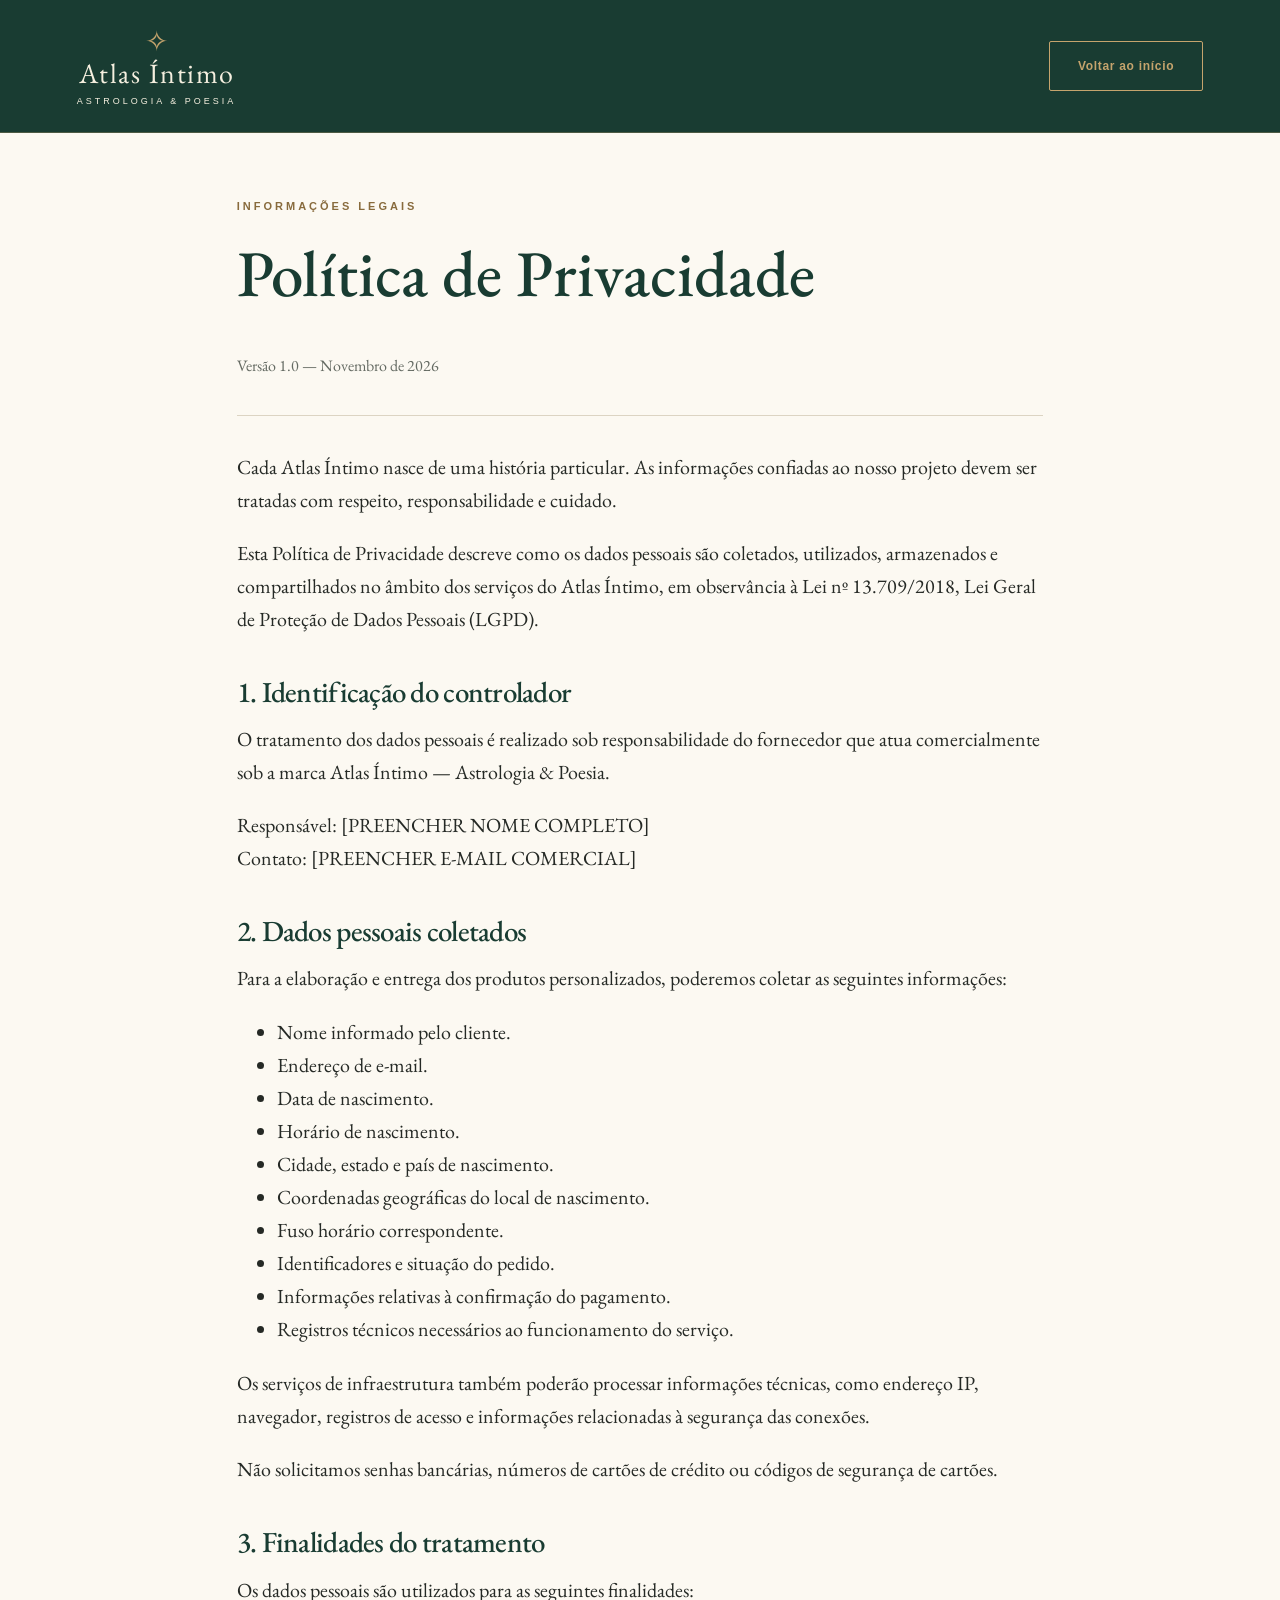
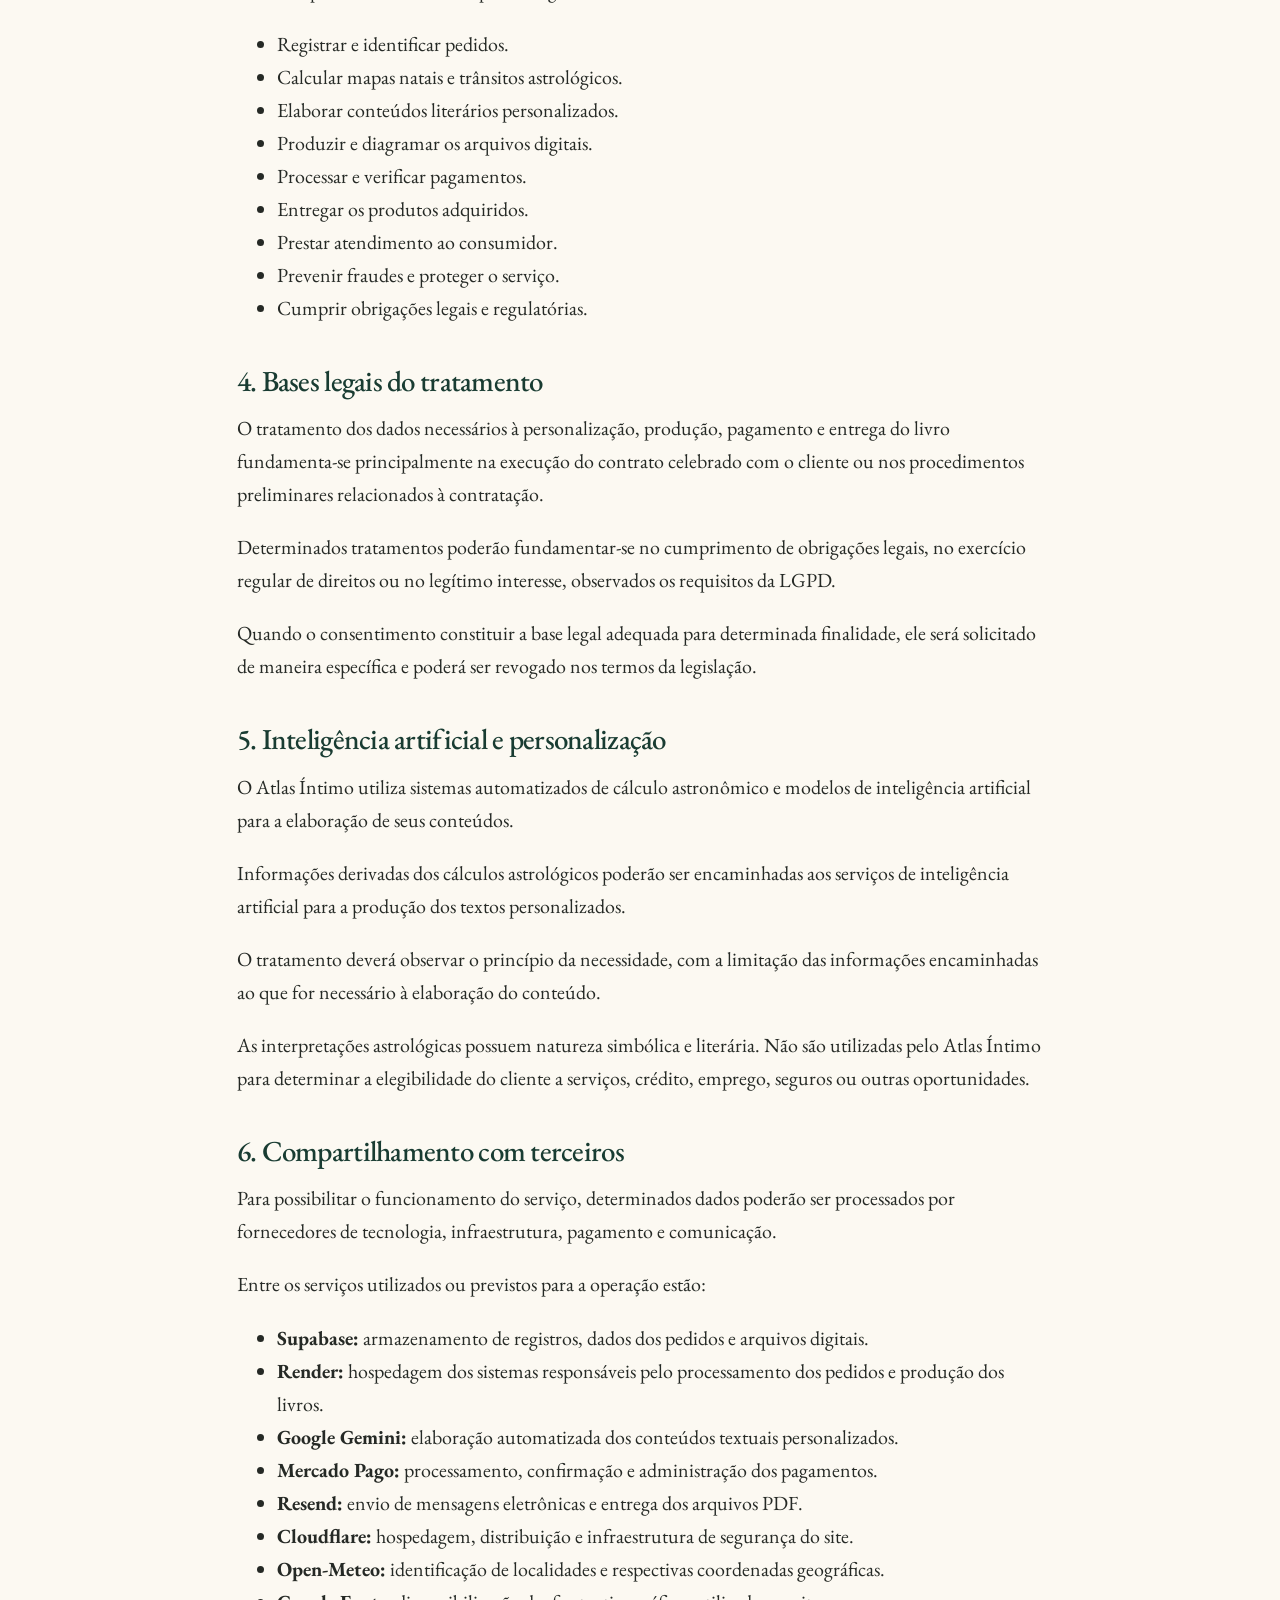
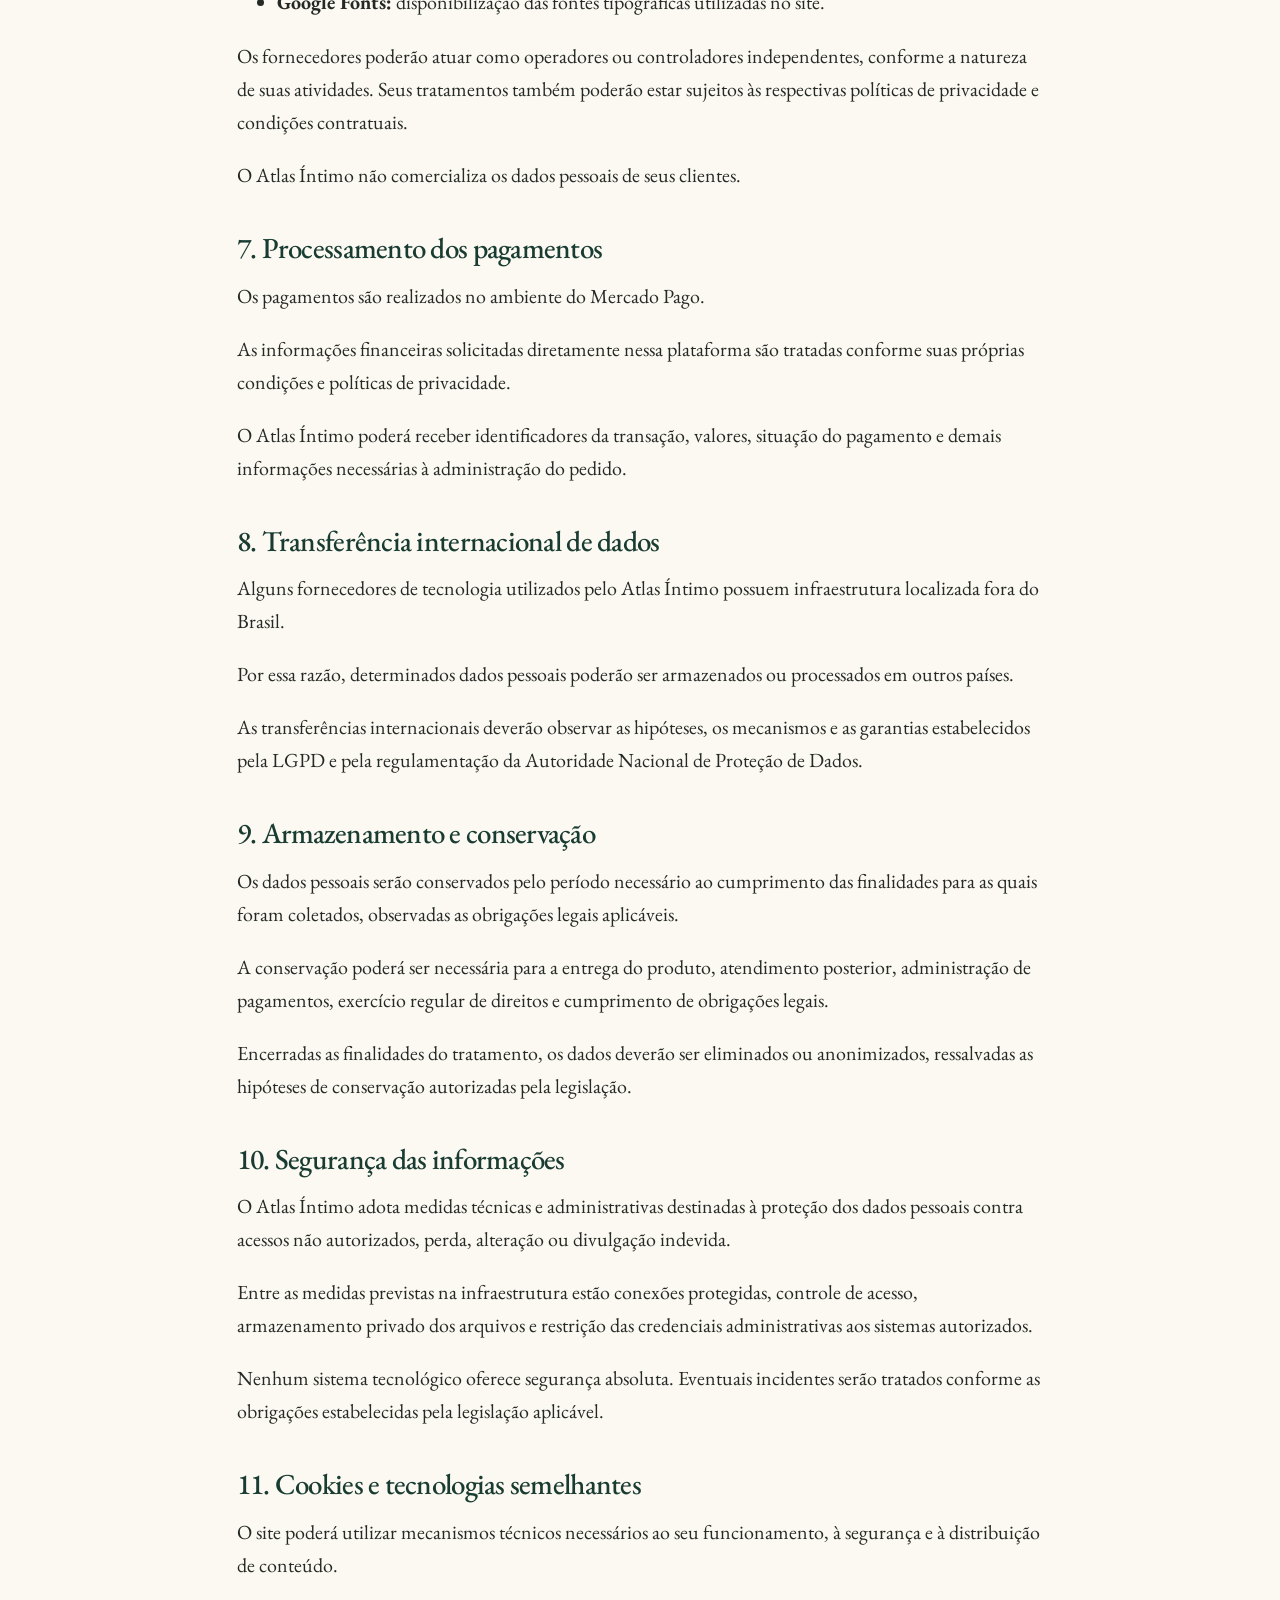
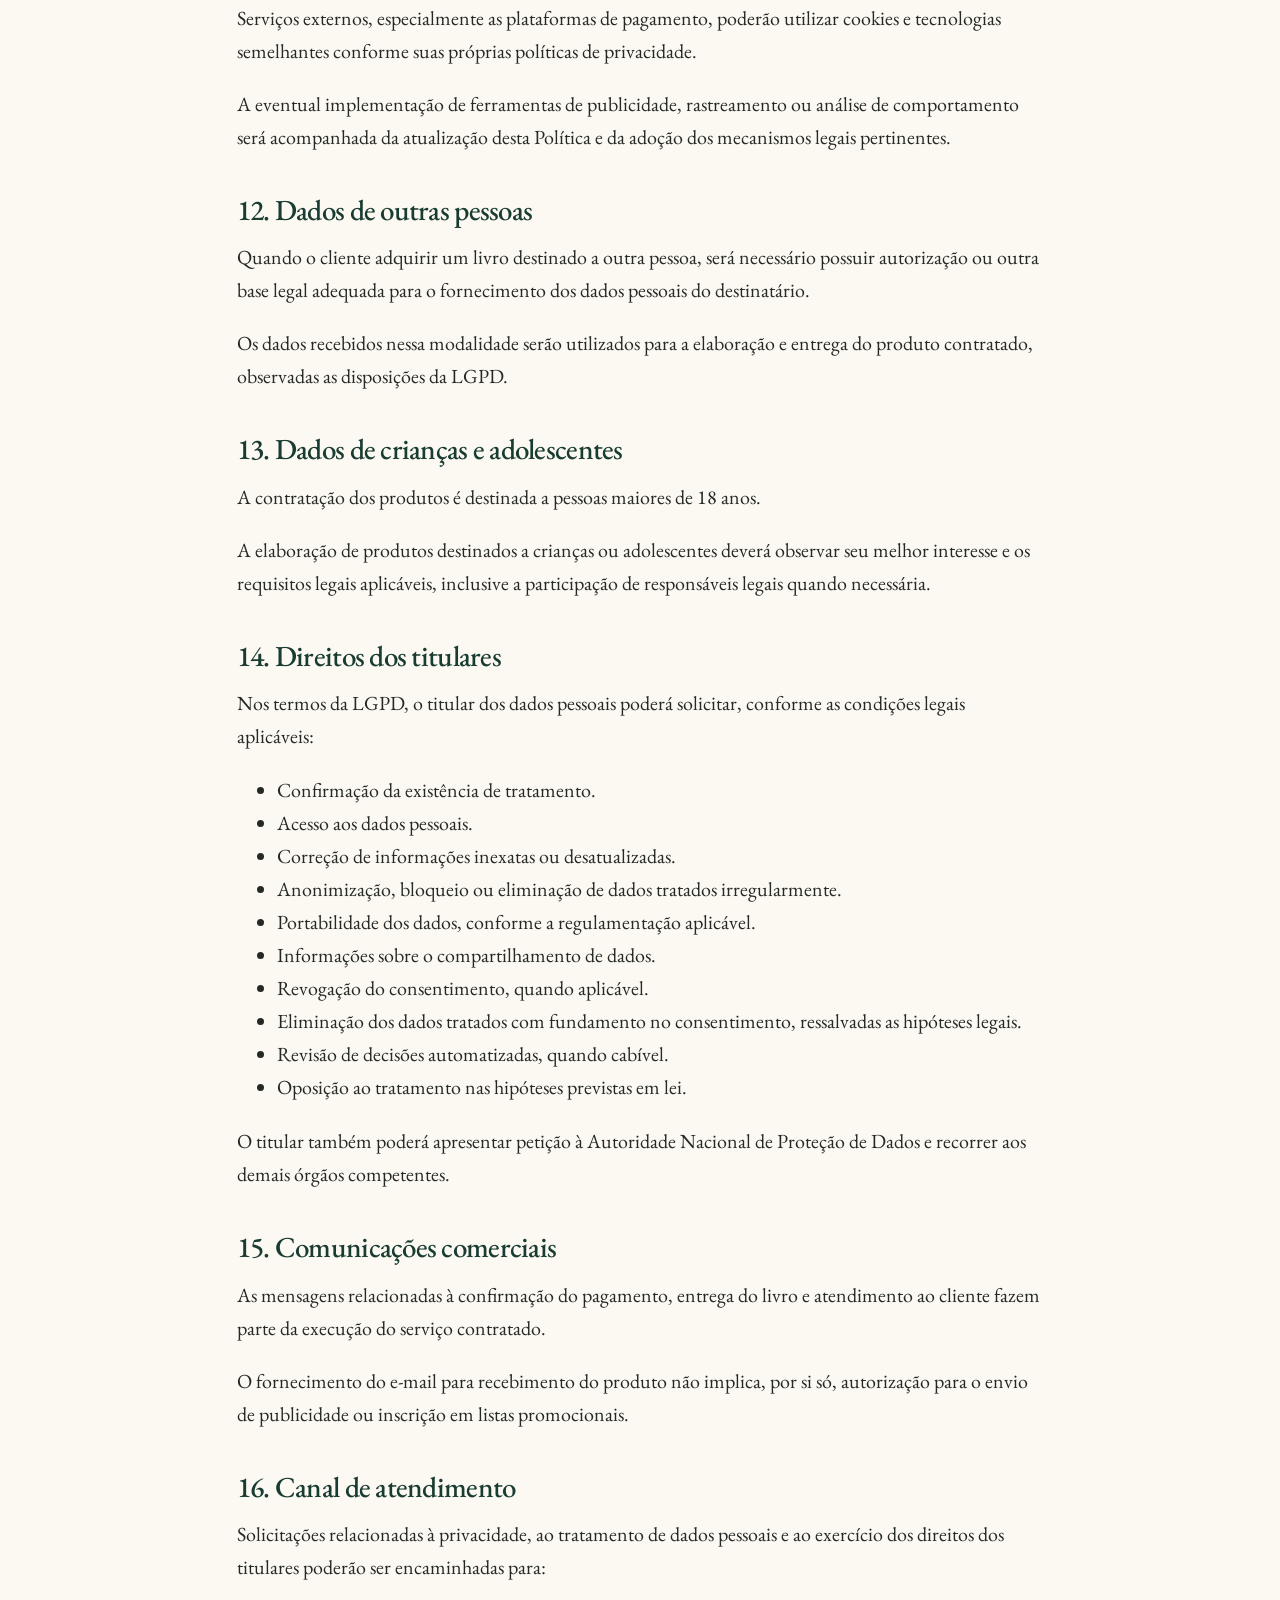
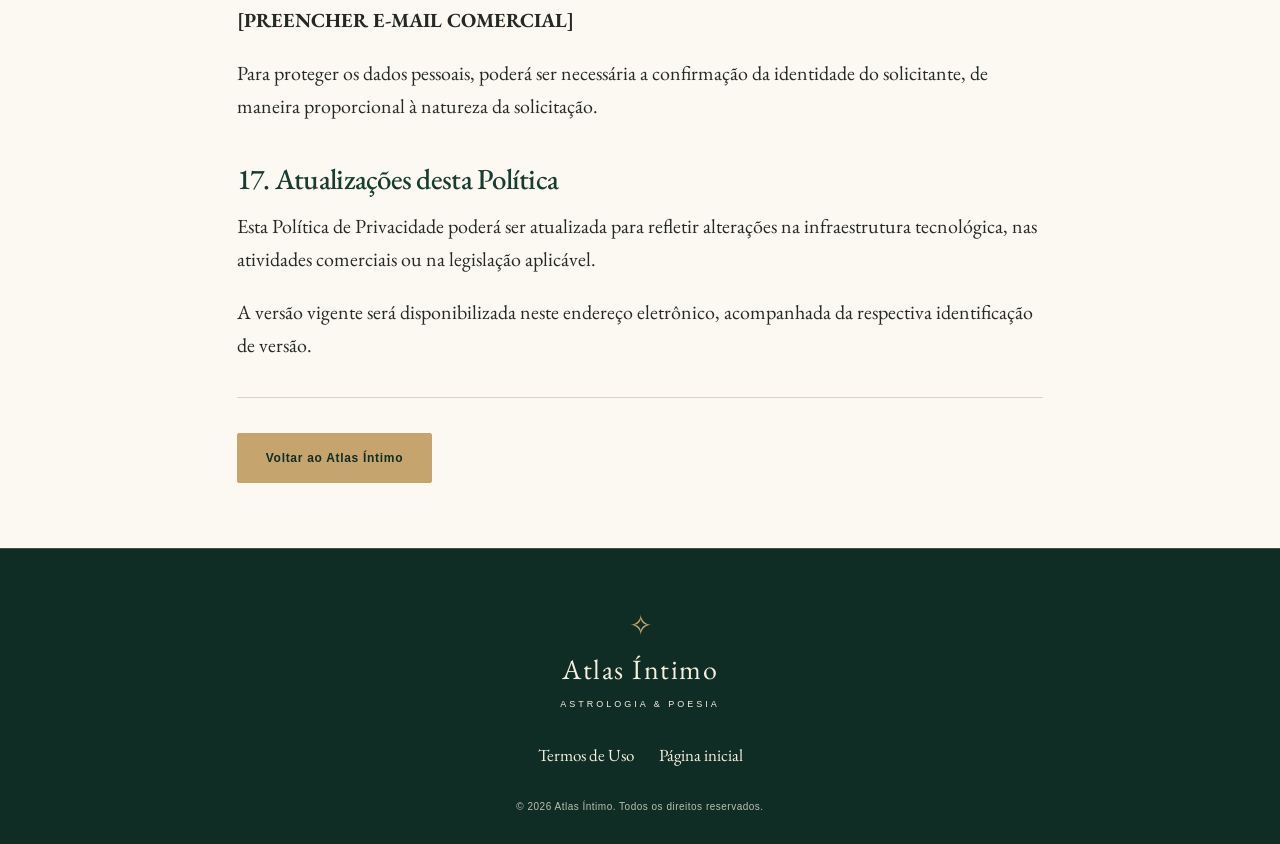
==== privacidade.html @ b67ff990 "Create privacidade.html" ====
<!DOCTYPE html>
<html lang="pt-BR">
<head>
    <meta charset="UTF-8">
    <meta name="viewport" content="width=device-width, initial-scale=1.0">
    <meta name="theme-color" content="#193C32">

    <title>Política de Privacidade | Atlas Íntimo</title>

    <link rel="stylesheet" href="style.css">

    <style>
        .legal-document {
            max-width: 960px;
            margin: auto;
            padding: 65px 6%;
        }

        .legal-document h1 {
            font-size: clamp(42px, 7vw, 65px);
            color: var(--green);
        }

        .legal-document h2 {
            font-size: 29px;
            margin-top: 40px;
            margin-bottom: 15px;
        }

        .legal-document p,
        .legal-document li {
            font-size: 20px;
            line-height: 1.65;
        }

        .legal-document a:not(.button) {
            text-decoration: underline;
        }

        .legal-date {
            color: var(--muted);
            font-size: 16px !important;
        }

        .legal-divider {
            border: 0;
            border-top: 1px solid var(--line);
            margin: 35px 0;
        }
    </style>
</head>

<body>

    <header class="header">

        <a class="brand" href="./">
            <span class="brand-symbol">✧</span>
            <span class="brand-name">Atlas Íntimo</span>
            <span class="brand-description">
                Astrologia &amp; Poesia
            </span>
        </a>

        <a class="button button-outline" href="./">
            Voltar ao início
        </a>

    </header>

    <main class="legal-document">

        <span class="eyebrow">
            Informações legais
        </span>

        <h1>Política de Privacidade</h1>

        <p class="legal-date">
            Versão 1.0 — Novembro de 2026
        </p>

        <hr class="legal-divider">

        <p>
            Cada Atlas Íntimo nasce de uma história
            particular. As informações confiadas
            ao nosso projeto devem ser tratadas
            com respeito, responsabilidade e cuidado.
        </p>

        <p>
            Esta Política de Privacidade descreve
            como os dados pessoais são coletados,
            utilizados, armazenados e compartilhados
            no âmbito dos serviços do Atlas Íntimo,
            em observância à Lei nº 13.709/2018,
            Lei Geral de Proteção de Dados Pessoais
            (LGPD).
        </p>

        <h2>1. Identificação do controlador</h2>

        <p>
            O tratamento dos dados pessoais é realizado
            sob responsabilidade do fornecedor que
            atua comercialmente sob a marca
            Atlas Íntimo — Astrologia &amp; Poesia.
        </p>

        <p>
            Responsável: [PREENCHER NOME COMPLETO]<br>
            Contato: [PREENCHER E-MAIL COMERCIAL]
        </p>

        <h2>2. Dados pessoais coletados</h2>

        <p>
            Para a elaboração e entrega dos produtos
            personalizados, poderemos coletar
            as seguintes informações:
        </p>

        <ul>
            <li>Nome informado pelo cliente.</li>
            <li>Endereço de e-mail.</li>
            <li>Data de nascimento.</li>
            <li>Horário de nascimento.</li>
            <li>Cidade, estado e país de nascimento.</li>
            <li>Coordenadas geográficas do local de nascimento.</li>
            <li>Fuso horário correspondente.</li>
            <li>Identificadores e situação do pedido.</li>
            <li>Informações relativas à confirmação do pagamento.</li>
            <li>Registros técnicos necessários ao funcionamento do serviço.</li>
        </ul>

        <p>
            Os serviços de infraestrutura também
            poderão processar informações técnicas,
            como endereço IP, navegador, registros
            de acesso e informações relacionadas
            à segurança das conexões.
        </p>

        <p>
            Não solicitamos senhas bancárias,
            números de cartões de crédito ou
            códigos de segurança de cartões.
        </p>

        <h2>3. Finalidades do tratamento</h2>

        <p>
            Os dados pessoais são utilizados
            para as seguintes finalidades:
        </p>

        <ul>
            <li>Registrar e identificar pedidos.</li>
            <li>Calcular mapas natais e trânsitos astrológicos.</li>
            <li>Elaborar conteúdos literários personalizados.</li>
            <li>Produzir e diagramar os arquivos digitais.</li>
            <li>Processar e verificar pagamentos.</li>
            <li>Entregar os produtos adquiridos.</li>
            <li>Prestar atendimento ao consumidor.</li>
            <li>Prevenir fraudes e proteger o serviço.</li>
            <li>Cumprir obrigações legais e regulatórias.</li>
        </ul>

        <h2>4. Bases legais do tratamento</h2>

        <p>
            O tratamento dos dados necessários
            à personalização, produção, pagamento
            e entrega do livro fundamenta-se
            principalmente na execução do contrato
            celebrado com o cliente ou nos procedimentos
            preliminares relacionados à contratação.
        </p>

        <p>
            Determinados tratamentos poderão
            fundamentar-se no cumprimento de
            obrigações legais, no exercício regular
            de direitos ou no legítimo interesse,
            observados os requisitos da LGPD.
        </p>

        <p>
            Quando o consentimento constituir
            a base legal adequada para determinada
            finalidade, ele será solicitado de
            maneira específica e poderá ser revogado
            nos termos da legislação.
        </p>

        <h2>5. Inteligência artificial e personalização</h2>

        <p>
            O Atlas Íntimo utiliza sistemas
            automatizados de cálculo astronômico
            e modelos de inteligência artificial
            para a elaboração de seus conteúdos.
        </p>

        <p>
            Informações derivadas dos cálculos
            astrológicos poderão ser encaminhadas
            aos serviços de inteligência artificial
            para a produção dos textos personalizados.
        </p>

        <p>
            O tratamento deverá observar o princípio
            da necessidade, com a limitação das
            informações encaminhadas ao que for
            necessário à elaboração do conteúdo.
        </p>

        <p>
            As interpretações astrológicas possuem
            natureza simbólica e literária.
            Não são utilizadas pelo Atlas Íntimo
            para determinar a elegibilidade do cliente
            a serviços, crédito, emprego, seguros
            ou outras oportunidades.
        </p>

        <h2>6. Compartilhamento com terceiros</h2>

        <p>
            Para possibilitar o funcionamento
            do serviço, determinados dados poderão
            ser processados por fornecedores
            de tecnologia, infraestrutura,
            pagamento e comunicação.
        </p>

        <p>
            Entre os serviços utilizados
            ou previstos para a operação estão:
        </p>

        <ul>
            <li>
                <strong>Supabase:</strong>
                armazenamento de registros,
                dados dos pedidos e arquivos digitais.
            </li>

            <li>
                <strong>Render:</strong>
                hospedagem dos sistemas responsáveis
                pelo processamento dos pedidos
                e produção dos livros.
            </li>

            <li>
                <strong>Google Gemini:</strong>
                elaboração automatizada dos
                conteúdos textuais personalizados.
            </li>

            <li>
                <strong>Mercado Pago:</strong>
                processamento, confirmação e
                administração dos pagamentos.
            </li>

            <li>
                <strong>Resend:</strong>
                envio de mensagens eletrônicas
                e entrega dos arquivos PDF.
            </li>

            <li>
                <strong>Cloudflare:</strong>
                hospedagem, distribuição e
                infraestrutura de segurança do site.
            </li>

            <li>
                <strong>Open-Meteo:</strong>
                identificação de localidades
                e respectivas coordenadas geográficas.
            </li>

            <li>
                <strong>Google Fonts:</strong>
                disponibilização das fontes
                tipográficas utilizadas no site.
            </li>
        </ul>

        <p>
            Os fornecedores poderão atuar como
            operadores ou controladores independentes,
            conforme a natureza de suas atividades.
            Seus tratamentos também poderão estar
            sujeitos às respectivas políticas de
            privacidade e condições contratuais.
        </p>

        <p>
            O Atlas Íntimo não comercializa
            os dados pessoais de seus clientes.
        </p>

        <h2>7. Processamento dos pagamentos</h2>

        <p>
            Os pagamentos são realizados
            no ambiente do Mercado Pago.
        </p>

        <p>
            As informações financeiras solicitadas
            diretamente nessa plataforma são
            tratadas conforme suas próprias
            condições e políticas de privacidade.
        </p>

        <p>
            O Atlas Íntimo poderá receber
            identificadores da transação,
            valores, situação do pagamento
            e demais informações necessárias
            à administração do pedido.
        </p>

        <h2>8. Transferência internacional de dados</h2>

        <p>
            Alguns fornecedores de tecnologia
            utilizados pelo Atlas Íntimo possuem
            infraestrutura localizada fora do Brasil.
        </p>

        <p>
            Por essa razão, determinados dados
            pessoais poderão ser armazenados
            ou processados em outros países.
        </p>

        <p>
            As transferências internacionais
            deverão observar as hipóteses,
            os mecanismos e as garantias
            estabelecidos pela LGPD e pela
            regulamentação da Autoridade Nacional
            de Proteção de Dados.
        </p>

        <h2>9. Armazenamento e conservação</h2>

        <p>
            Os dados pessoais serão conservados
            pelo período necessário ao cumprimento
            das finalidades para as quais foram
            coletados, observadas as obrigações
            legais aplicáveis.
        </p>

        <p>
            A conservação poderá ser necessária
            para a entrega do produto, atendimento
            posterior, administração de pagamentos,
            exercício regular de direitos e
            cumprimento de obrigações legais.
        </p>

        <p>
            Encerradas as finalidades do tratamento,
            os dados deverão ser eliminados ou
            anonimizados, ressalvadas as hipóteses
            de conservação autorizadas pela legislação.
        </p>

        <h2>10. Segurança das informações</h2>

        <p>
            O Atlas Íntimo adota medidas técnicas
            e administrativas destinadas à proteção
            dos dados pessoais contra acessos
            não autorizados, perda, alteração
            ou divulgação indevida.
        </p>

        <p>
            Entre as medidas previstas na
            infraestrutura estão conexões protegidas,
            controle de acesso, armazenamento privado
            dos arquivos e restrição das credenciais
            administrativas aos sistemas autorizados.
        </p>

        <p>
            Nenhum sistema tecnológico oferece
            segurança absoluta. Eventuais incidentes
            serão tratados conforme as obrigações
            estabelecidas pela legislação aplicável.
        </p>

        <h2>11. Cookies e tecnologias semelhantes</h2>

        <p>
            O site poderá utilizar mecanismos
            técnicos necessários ao seu funcionamento,
            à segurança e à distribuição de conteúdo.
        </p>

        <p>
            Serviços externos, especialmente
            as plataformas de pagamento,
            poderão utilizar cookies e tecnologias
            semelhantes conforme suas próprias
            políticas de privacidade.
        </p>

        <p>
            A eventual implementação de ferramentas
            de publicidade, rastreamento ou
            análise de comportamento será acompanhada
            da atualização desta Política e da adoção
            dos mecanismos legais pertinentes.
        </p>

        <h2>12. Dados de outras pessoas</h2>

        <p>
            Quando o cliente adquirir um livro
            destinado a outra pessoa, será necessário
            possuir autorização ou outra base legal
            adequada para o fornecimento dos dados
            pessoais do destinatário.
        </p>

        <p>
            Os dados recebidos nessa modalidade
            serão utilizados para a elaboração
            e entrega do produto contratado,
            observadas as disposições da LGPD.
        </p>

        <h2>13. Dados de crianças e adolescentes</h2>

        <p>
            A contratação dos produtos é destinada
            a pessoas maiores de 18 anos.
        </p>

        <p>
            A elaboração de produtos destinados
            a crianças ou adolescentes deverá
            observar seu melhor interesse e
            os requisitos legais aplicáveis,
            inclusive a participação de responsáveis
            legais quando necessária.
        </p>

        <h2>14. Direitos dos titulares</h2>

        <p>
            Nos termos da LGPD, o titular
            dos dados pessoais poderá solicitar,
            conforme as condições legais aplicáveis:
        </p>

        <ul>
            <li>Confirmação da existência de tratamento.</li>
            <li>Acesso aos dados pessoais.</li>
            <li>Correção de informações inexatas ou desatualizadas.</li>
            <li>Anonimização, bloqueio ou eliminação de dados tratados irregularmente.</li>
            <li>Portabilidade dos dados, conforme a regulamentação aplicável.</li>
            <li>Informações sobre o compartilhamento de dados.</li>
            <li>Revogação do consentimento, quando aplicável.</li>
            <li>Eliminação dos dados tratados com fundamento no consentimento, ressalvadas as hipóteses legais.</li>
            <li>Revisão de decisões automatizadas, quando cabível.</li>
            <li>Oposição ao tratamento nas hipóteses previstas em lei.</li>
        </ul>

        <p>
            O titular também poderá apresentar
            petição à Autoridade Nacional de
            Proteção de Dados e recorrer aos
            demais órgãos competentes.
        </p>

        <h2>15. Comunicações comerciais</h2>

        <p>
            As mensagens relacionadas à confirmação
            do pagamento, entrega do livro e
            atendimento ao cliente fazem parte
            da execução do serviço contratado.
        </p>

        <p>
            O fornecimento do e-mail para
            recebimento do produto não implica,
            por si só, autorização para o envio
            de publicidade ou inscrição em
            listas promocionais.
        </p>

        <h2>16. Canal de atendimento</h2>

        <p>
            Solicitações relacionadas à privacidade,
            ao tratamento de dados pessoais
            e ao exercício dos direitos dos titulares
            poderão ser encaminhadas para:
        </p>

        <p>
            <strong>[PREENCHER E-MAIL COMERCIAL]</strong>
        </p>

        <p>
            Para proteger os dados pessoais,
            poderá ser necessária a confirmação
            da identidade do solicitante, de maneira
            proporcional à natureza da solicitação.
        </p>

        <h2>17. Atualizações desta Política</h2>

        <p>
            Esta Política de Privacidade poderá
            ser atualizada para refletir alterações
            na infraestrutura tecnológica,
            nas atividades comerciais ou na
            legislação aplicável.
        </p>

        <p>
            A versão vigente será disponibilizada
            neste endereço eletrônico, acompanhada
            da respectiva identificação de versão.
        </p>

        <hr class="legal-divider">

        <a class="button button-primary" href="./">
            Voltar ao Atlas Íntimo
        </a>

    </main>

    <footer class="footer">

        <div class="footer-brand">
            <span class="brand-symbol">✧</span>
            <span class="brand-name">Atlas Íntimo</span>
            <span class="brand-description">
                Astrologia &amp; Poesia
            </span>
        </div>

        <nav class="footer-links">
            <a href="termos.html">
                Termos de Uso
            </a>
            <a href="./">
                Página inicial
            </a>
        </nav>

        <p class="copyright">
            © 2026 Atlas Íntimo.
            Todos os direitos reservados.
        </p>

    </footer>

</body>
</html>
---- style.css ----
/* ==================================================
   ATLAS ÍNTIMO
   Identidade visual — O ano que te espera 2027
   ================================================== */

@import url('https://fonts.googleapis.com/css2?family=EB+Garamond:ital,wght@0,400;0,500;0,600;0,700;1,400;1,500&display=swap');

:root {
    --green: #193C32;
    --green-dark: #102D25;
    --green-light: #295347;
    --gold: #C5A46D;
    --gold-dark: #886B3D;
    --ivory: #F5EFDF;
    --paper: #FCF9F2;
    --ink: #252925;
    --muted: #656B63;
    --line: #DCD4C3;
    --white: #FFFFFF;
    --serif: 'EB Garamond', Georgia, serif;
    --sans: Arial, Helvetica, sans-serif;
}

* {
    box-sizing: border-box;
}

html {
    scroll-behavior: smooth;
    scroll-padding-top: 30px;
}

body {
    margin: 0;
    background: var(--paper);
    color: var(--ink);
    font-family: var(--serif);
    font-size: 21px;
    line-height: 1.55;
    -webkit-font-smoothing: antialiased;
}

h1, h2, h3, p {
    margin-top: 0;
}

h1, h2, h3 {
    font-weight: 500;
    line-height: 1.12;
}

h2 {
    font-size: clamp(36px, 5vw, 57px);
    color: var(--green);
    letter-spacing: -0.025em;
    margin-bottom: 25px;
}

h3 {
    font-size: 28px;
    color: var(--green);
}

a {
    color: inherit;
    text-decoration: none;
}

button, input {
    font: inherit;
}

button, a, input, summary {
    -webkit-tap-highlight-color: transparent;
}

:focus-visible {
    outline: 3px solid var(--gold);
    outline-offset: 4px;
}

[hidden] {
    display: none !important;
}

/* FAIXA PROMOCIONAL */

.announcement {
    padding: 11px 20px;
    background: var(--gold);
    color: var(--green-dark);
    text-align: center;
    font-family: var(--sans);
    font-size: 11px;
    font-weight: 600;
    letter-spacing: 1.6px;
    text-transform: uppercase;
}

/* CABEÇALHO */

.header {
    background: var(--green);
    color: var(--ivory);
    display: flex;
    justify-content: space-between;
    align-items: center;
    gap: 30px;
    padding: 25px 6%;
    border-bottom: 1px solid rgba(197,164,109,0.3);
}

.brand {
    display: flex;
    flex-direction: column;
    align-items: center;
    line-height: 1.15;
}

.brand-symbol {
    color: var(--gold);
    font-size: 28px;
}

.brand-name {
    font-size: 28px;
    letter-spacing: 1.5px;
}

.brand-description {
    font-family: var(--sans);
    font-size: 9px;
    text-transform: uppercase;
    letter-spacing: 3px;
    margin-top: 7px;
}

.header nav {
    display: flex;
    gap: 30px;
    font-size: 18px;
}

.header nav a {
    transition: color 0.2s;
}

.header nav a:hover {
    color: var(--gold);
}

/* BOTÕES */

.button {
    display: inline-flex;
    justify-content: center;
    align-items: center;
    text-align: center;
    padding: 15px 28px;
    font-family: var(--sans);
    font-size: 12px;
    font-weight: 600;
    letter-spacing: 0.7px;
    line-height: 1.5;
    border: 1px solid transparent;
    border-radius: 2px;
    cursor: pointer;
    transition: background 0.2s, color 0.2s;
}

.button-primary {
    background: var(--gold);
    color: var(--green-dark);
    border-color: var(--gold);
}

.button-primary:hover {
    background: #D9BD8D;
    border-color: #D9BD8D;
}

.button-outline {
    color: var(--gold);
    border-color: var(--gold);
    background: transparent;
}

.button-outline:hover {
    color: var(--green);
    background: var(--gold);
}

.button-full {
    width: 100%;
}

.button:disabled {
    opacity: 0.55;
    cursor: not-allowed;
}

/* PÁGINA DE ABERTURA */

.hero {
    min-height: 720px;
    background: var(--green);
    color: var(--ivory);
    display: grid;
    grid-template-columns: 1fr 1fr;
    align-items: center;
    gap: 60px;
    padding: 80px 8% 90px;
    overflow: hidden;
    position: relative;
}

.hero-content {
    max-width: 560px;
    position: relative;
    z-index: 1;
}

.eyebrow {
    display: block;
    color: var(--gold-dark);
    text-transform: uppercase;
    font-family: var(--sans);
    font-size: 11px;
    font-weight: 600;
    letter-spacing: 3px;
    margin-bottom: 22px;
}

.hero .eyebrow {
    color: var(--gold);
}

.hero h1 {
    color: var(--ivory);
    font-size: clamp(65px, 8.5vw, 116px);
    letter-spacing: -0.045em;
    line-height: 0.85;
    margin-bottom: 20px;
}

.hero-year {
    display: block;
    color: var(--gold);
    font-size: 43px;
    letter-spacing: 12px;
    line-height: 1.2;
    margin-bottom: 15px;
}

.ornament {
    color: var(--gold);
    letter-spacing: 5px;
    font-size: 19px;
    margin: 20px 0;
}

.hero-description {
    font-size: 27px;
    line-height: 1.3;
    font-style: italic;
    max-width: 480px;
}

.hero p {
    max-width: 480px;
}

.microcopy {
    font-family: var(--sans);
    font-size: 11px;
    line-height: 1.7;
    opacity: 0.85;
    margin: 15px 0 0;
}

/* OFERTA COMERCIAL */

.offer {
    border-top: 1px solid rgba(197,164,109,0.4);
    padding: 24px 0;
    margin-top: 25px;
}

.offer-label {
    display: block;
    font-family: var(--sans);
    font-size: 11px;
    text-transform: uppercase;
    letter-spacing: 1.5px;
    color: var(--gold);
    margin-bottom: 10px;
}

.price-original {
    display: block;
    font-family: var(--sans);
    font-size: 13px;
    line-height: 1.6;
}

.price {
    font-size: 58px;
    line-height: 1.15;
    letter-spacing: -2px;
    font-weight: 600;
    margin: 3px 0;
}

.discount {
    display: block;
    font-family: var(--sans);
    font-size: 12px;
    color: var(--gold);
    margin-top: 5px;
}

/* MAPA CELESTE DECORATIVO */

.hero-art {
    width: 100%;
    display: flex;
    align-items: center;
    justify-content: center;
    flex-direction: column;
    position: relative;
}

.celestial-map {
    width: min(100%, 540px);
    aspect-ratio: 1;
    position: relative;
    border: 1px solid var(--gold);
    border-radius: 50%;
    color: var(--gold);
    background:
        repeating-conic-gradient(
            from -15deg,
            rgba(197,164,109,0.22) 0deg 0.3deg,
            transparent 0.3deg 30deg
        );
    box-shadow:
        0 0 0 8px var(--green),
        0 0 0 9px rgba(197,164,109,0.4),
        0 0 70px rgba(197,164,109,0.07);
}

.orbit {
    position: absolute;
    border-radius: 50%;
    border: 1px solid rgba(197,164,109,0.5);
}

.orbit-one {
    inset: 7%;
}

.orbit-two {
    inset: 19%;
}

.orbit-three {
    inset: 30%;
}

.orbit-four {
    inset: 40%;
}

.map-center {
    position: absolute;
    left: 50%;
    top: 50%;
    transform: translate(-50%, -50%);
    font-size: clamp(38px, 7vw, 85px);
    line-height: 1;
    background: var(--green);
    padding: 5px;
}

.zodiac {
    position: absolute;
    transform: translate(-50%, -50%);
    font-family: Georgia, serif;
    font-size: clamp(20px, 3.5vw, 38px);
    line-height: 1;
    color: var(--gold);
}

.z1  { left: 50%;   top: 8%; }
.z2  { left: 71%;   top: 13.6%; }
.z3  { left: 86.4%; top: 29%; }
.z4  { left: 92%;   top: 50%; }
.z5  { left: 86.4%; top: 71%; }
.z6  { left: 71%;   top: 86.4%; }
.z7  { left: 50%;   top: 92%; }
.z8  { left: 29%;   top: 86.4%; }
.z9  { left: 13.6%; top: 71%; }
.z10 { left: 8%;    top: 50%; }
.z11 { left: 13.6%; top: 29%; }
.z12 { left: 29%;   top: 13.6%; }

.map-caption {
    margin-top: 35px;
    color: var(--gold);
    font-size: 15px;
    font-style: italic;
    letter-spacing: 1px;
}

/* SEÇÕES EDITORIAIS */

.section {
    padding: 100px 8%;
}

.manifesto {
    background: var(--ivory);
    text-align: center;
}

.manifesto h2 {
    max-width: 800px;
    margin-left: auto;
    margin-right: auto;
    font-style: italic;
}

.manifesto p {
    max-width: 680px;
    margin: 0 auto 18px;
    font-size: 24px;
}

.book-section {
    text-align: center;
}

.section-intro {
    max-width: 700px;
    margin: 0 auto 40px;
    color: var(--muted);
    font-size: 23px;
}

.feature-grid {
    max-width: 1200px;
    margin: 45px auto;
    display: grid;
    grid-template-columns: repeat(3, 1fr);
    border-top: 1px solid var(--line);
    border-left: 1px solid var(--line);
}

.feature {
    padding: 40px 30px;
    border-right: 1px solid var(--line);
    border-bottom: 1px solid var(--line);
}

.feature-symbol {
    display: block;
    color: var(--gold-dark);
    font-family: Georgia, serif;
    font-size: 44px;
    margin-bottom: 15px;
}

.feature h3 {
    margin-bottom: 15px;
}

.feature p {
    font-size: 20px;
    color: var(--muted);
    margin-bottom: 0;
}

/* COMO FUNCIONA */

.how-section {
    background: var(--green);
    color: var(--ivory);
    text-align: center;
}

.how-section h2,
.how-section h3 {
    color: var(--ivory);
}

.how-section .eyebrow {
    color: var(--gold);
}

.steps {
    display: grid;
    grid-template-columns: repeat(3, 1fr);
    max-width: 1150px;
    gap: 45px;
    margin: 50px auto 0;
}

.step {
    padding: 15px 10px;
}

.step-number {
    display: block;
    color: var(--gold);
    font-size: 66px;
    line-height: 1;
    margin-bottom: 23px;
    font-style: italic;
}

.step p {
    font-size: 21px;
    margin-bottom: 0;
}

/* ÁREA DE PERSONALIZAÇÃO */

.order-section {
    background: var(--ivory);
    display: grid;
    grid-template-columns: 1fr 1fr;
    gap: 70px;
    align-items: start;
}

.order-intro {
    max-width: 550px;
}

.order-summary {
    padding: 30px;
    border: 1px solid var(--gold);
    margin-top: 35px;
}

.order-summary h3 {
    font-size: 26px;
    margin-bottom: 25px;
}

.order-summary .price {
    color: var(--green);
}

.order-summary .discount {
    color: var(--gold-dark);
}

.order-summary ul {
    padding: 22px 0 0;
    margin: 20px 0 0;
    list-style: none;
    border-top: 1px solid var(--line);
}

.order-summary li {
    position: relative;
    padding: 5px 0 5px 24px;
    font-size: 19px;
}

.order-summary li::before {
    content: '✧';
    color: var(--gold-dark);
    position: absolute;
    left: 0;
}

/* FORMULÁRIO */

.order-form {
    background: var(--paper);
    padding: 40px;
    border: 1px solid var(--line);
    box-shadow: 0 12px 40px rgba(25,60,50,0.05);
    min-width: 0;
}

.order-form h3 {
    font-size: 33px;
    margin-bottom: 30px;
}

.form-group {
    margin-bottom: 22px;
    min-width: 0;
}

.form-group > label {
    display: block;
    font-family: var(--sans);
    font-size: 12px;
    font-weight: 600;
    letter-spacing: 0.3px;
    margin-bottom: 9px;
    color: var(--green);
}

.form-group input:not([type="checkbox"]) {
    width: 100%;
    min-width: 0;
    min-height: 49px;
    padding: 12px 14px;
    border: 1px solid #CFC8B8;
    border-radius: 2px;
    background: var(--white);
    color: var(--ink);
    font-family: var(--sans);
    font-size: 14px;
    outline: none;
    transition: border-color 0.2s;
}

.form-group input:focus {
    border-color: var(--green);
    box-shadow: 0 0 0 2px rgba(25,60,50,0.1);
}

.form-group input::placeholder {
    color: #85857D;
}

.form-group small,
.form-note {
    display: block;
    font-family: var(--sans);
    font-size: 11px;
    line-height: 1.6;
    color: var(--muted);
    margin-top: 8px;
}

.form-row {
    display: grid;
    grid-template-columns: 1fr 1fr;
    gap: 16px;
}

.form-row .form-group {
    margin-bottom: 0;
}

.form-note {
    margin-bottom: 24px;
}

/* BUSCA DE CIDADES */

.city-group {
    position: relative;
}

.city-suggestions {
    position: absolute;
    z-index: 5;
    width: 100%;
    top: 75px;
    background: var(--white);
    border: 1px solid var(--line);
    box-shadow: 0 10px 25px rgba(0,0,0,0.08);
    max-height: 240px;
    overflow-y: auto;
}

.city-suggestions button {
    display: block;
    width: 100%;
    border: 0;
    border-bottom: 1px solid var(--line);
    background: var(--white);
    text-align: left;
    padding: 14px;
    cursor: pointer;
    font-family: var(--sans);
    font-size: 13px;
    color: var(--green);
}

.city-suggestions button:hover,
.city-suggestions button:focus-visible {
    background: var(--ivory);
}

/* CONSENTIMENTO E PAGAMENTO */

.checkbox-label {
    display: flex !important;
    align-items: flex-start;
    gap: 12px;
    line-height: 1.7;
    font-weight: 400 !important;
}

.checkbox-label input {
    width: 17px;
    height: 17px;
    flex-shrink: 0;
    margin: 2px 0 0;
    accent-color: var(--green);
}

.checkbox-label a {
    text-decoration: underline;
    text-underline-offset: 3px;
}

.checkout-total {
    display: flex;
    justify-content: space-between;
    align-items: center;
    border-top: 1px solid var(--line);
    padding: 20px 0;
}

.checkout-total span {
    font-family: var(--sans);
    font-size: 14px;
}

.checkout-total strong {
    font-size: 34px;
    color: var(--green);
}

#form-mensagem {
    margin-top: 15px;
    font-family: var(--sans);
    font-size: 12px;
    line-height: 1.6;
    color: var(--muted);
}

#form-mensagem.erro {
    color: #A33C35;
}

#form-mensagem.sucesso {
    color: var(--green);
}

.secure-payment {
    margin: 15px 0 0;
    font-family: var(--sans);
    font-size: 10px;
    line-height: 1.5;
    text-align: center;
    color: var(--muted);
}

/* PERGUNTAS FREQUENTES */

.faq-section {
    max-width: 1100px;
    margin: auto;
}

.faq-section > h2,
.faq-section > .eyebrow {
    text-align: center;
}

.faq-list {
    margin-top: 45px;
}

.faq-list details {
    border-bottom: 1px solid var(--line);
    padding: 22px 0;
}

.faq-list summary {
    cursor: pointer;
    font-size: 25px;
    color: var(--green);
    list-style: none;
    position: relative;
    padding-right: 35px;
}

.faq-list summary::-webkit-details-marker {
    display: none;
}

.faq-list summary::after {
    content: '+';
    position: absolute;
    right: 5px;
    color: var(--gold-dark);
    font-size: 28px;
}

.faq-list details[open] summary::after {
    content: '−';
}

.faq-list details p {
    color: var(--muted);
    margin: 15px 35px 0 0;
    font-size: 21px;
}

/* ENCERRAMENTO */

.closing-section {
    text-align: center;
    background: var(--green);
    color: var(--ivory);
}

.closing-section h2 {
    color: var(--ivory);
    font-style: italic;
    margin-bottom: 15px;
}

.closing-section p {
    font-size: 26px;
    margin-bottom: 30px;
}

/* RODAPÉ */

.footer {
    background: var(--green-dark);
    color: var(--ivory);
    text-align: center;
    padding: 55px 8% 30px;
    border-top: 1px solid rgba(197,164,109,0.3);
}

.footer-brand {
    display: flex;
    flex-direction: column;
    align-items: center;
    margin-bottom: 30px;
}

.footer-links {
    display: flex;
    justify-content: center;
    flex-wrap: wrap;
    gap: 25px;
    font-size: 17px;
    margin-bottom: 30px;
}

.footer-links a:hover {
    color: var(--gold);
}

.editorial-notice {
    max-width: 700px;
    margin: 0 auto 25px;
    font-family: var(--sans);
    font-size: 11px;
    line-height: 1.8;
    opacity: 0.8;
}

.copyright {
    font-family: var(--sans);
    font-size: 10px;
    opacity: 0.75;
    letter-spacing: 0.5px;
    margin-bottom: 0;
}

/* TABLETS */

@media (max-width: 1000px) {

    .header {
        padding: 22px 5%;
        gap: 15px;
    }

    .header nav {
        gap: 15px;
    }

    .hero {
        padding: 65px 6%;
        gap: 35px;
        min-height: auto;
    }

    .hero h1 {
        font-size: clamp(58px, 8vw, 85px);
    }

    .section {
        padding: 75px 6%;
    }

    .feature {
        padding: 30px 20px;
    }

    .order-section {
        gap: 35px;
    }

    .order-form {
        padding: 27px;
    }
}

/* CELULARES */

@media (max-width: 700px) {

    body {
        font-size: 19px;
    }

    .announcement {
        font-size: 9px;
        letter-spacing: 1px;
        padding: 10px 12px;
    }

    .header {
        padding: 18px 5%;
    }

    .header nav {
        display: none;
    }

    .header .button {
        padding: 10px 16px;
        font-size: 11px;
    }

    .brand-name {
        font-size: 25px;
    }

    .brand-description {
        font-size: 8px;
        letter-spacing: 2px;
    }

    .hero {
        grid-template-columns: 1fr;
        text-align: center;
        padding: 55px 6% 65px;
        gap: 55px;
    }

    .hero-content {
        margin: auto;
    }

    .hero h1 {
        font-size: clamp(65px, 15vw, 92px);
    }

    .hero-year {
        font-size: 35px;
    }

    .hero-description {
        font-size: 25px;
    }

    .hero p {
        margin-left: auto;
        margin-right: auto;
    }

    .hero-art {
        max-width: 350px;
        margin: auto;
    }

    .celestial-map {
        width: 90%;
    }

    .zodiac {
        font-size: 26px;
    }

    .map-center {
        font-size: 50px;
    }

    .map-caption {
        margin-top: 25px;
        font-size: 13px;
    }

    .section {
        padding: 60px 6%;
    }

    h2 {
        font-size: 38px;
    }

    .manifesto p {
        font-size: 21px;
    }

    .section-intro {
        font-size: 21px;
    }

    .feature-grid {
        grid-template-columns: 1fr 1fr;
    }

    .feature {
        padding: 26px 15px;
    }

    .feature h3 {
        font-size: 23px;
    }

    .feature p {
        font-size: 18px;
        line-height: 1.4;
    }

    .feature-symbol {
        font-size: 35px;
    }

    .steps {
        grid-template-columns: 1fr;
        gap: 20px;
        margin-top: 25px;
    }

    .step {
        max-width: 400px;
        margin: auto;
    }

    .step-number {
        font-size: 55px;
        margin-bottom: 15px;
    }

    .order-section {
        grid-template-columns: 1fr;
        gap: 35px;
    }

    .order-summary {
        padding: 25px;
    }

    .order-form {
        padding: 25px 20px;
    }

    .order-form h3 {
        font-size: 30px;
    }

    .form-group input:not([type="checkbox"]) {
        font-size: 16px;
    }

    .faq-list summary {
        font-size: 23px;
    }

    .faq-list details p {
        font-size: 19px;
    }

    .footer-links {
        gap: 15px;
        font-size: 16px;
    }
}

@media (max-width: 360px) {

    .feature-grid,
    .form-row {
        grid-template-columns: 1fr;
    }

    .form-row {
        gap: 20px;
    }

    .hero h1 {
        font-size: 60px;
    }
}

/* ACESSIBILIDADE */

@media (prefers-reduced-motion: reduce) {

    html {
        scroll-behavior: auto;
    }

    *, *::before, *::after {
        transition: none !important;
        animation: none !important;
    }
}
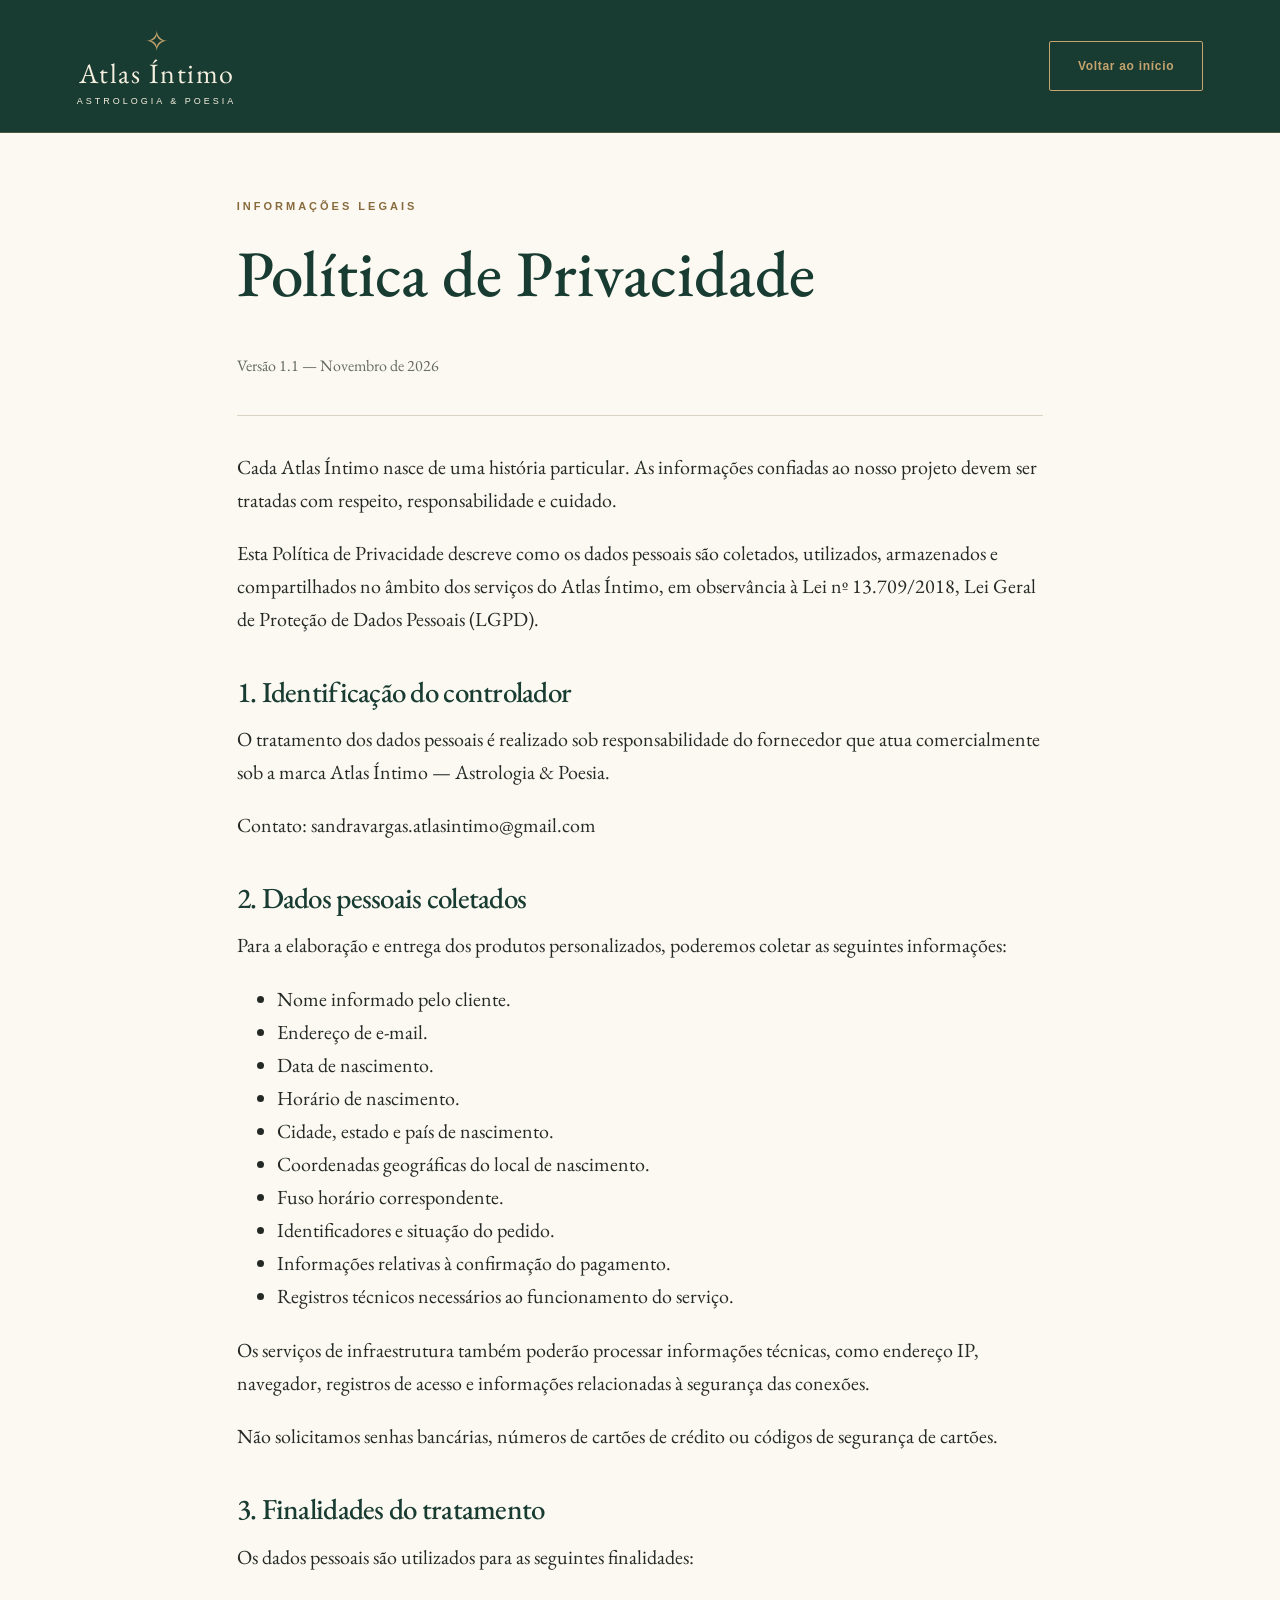
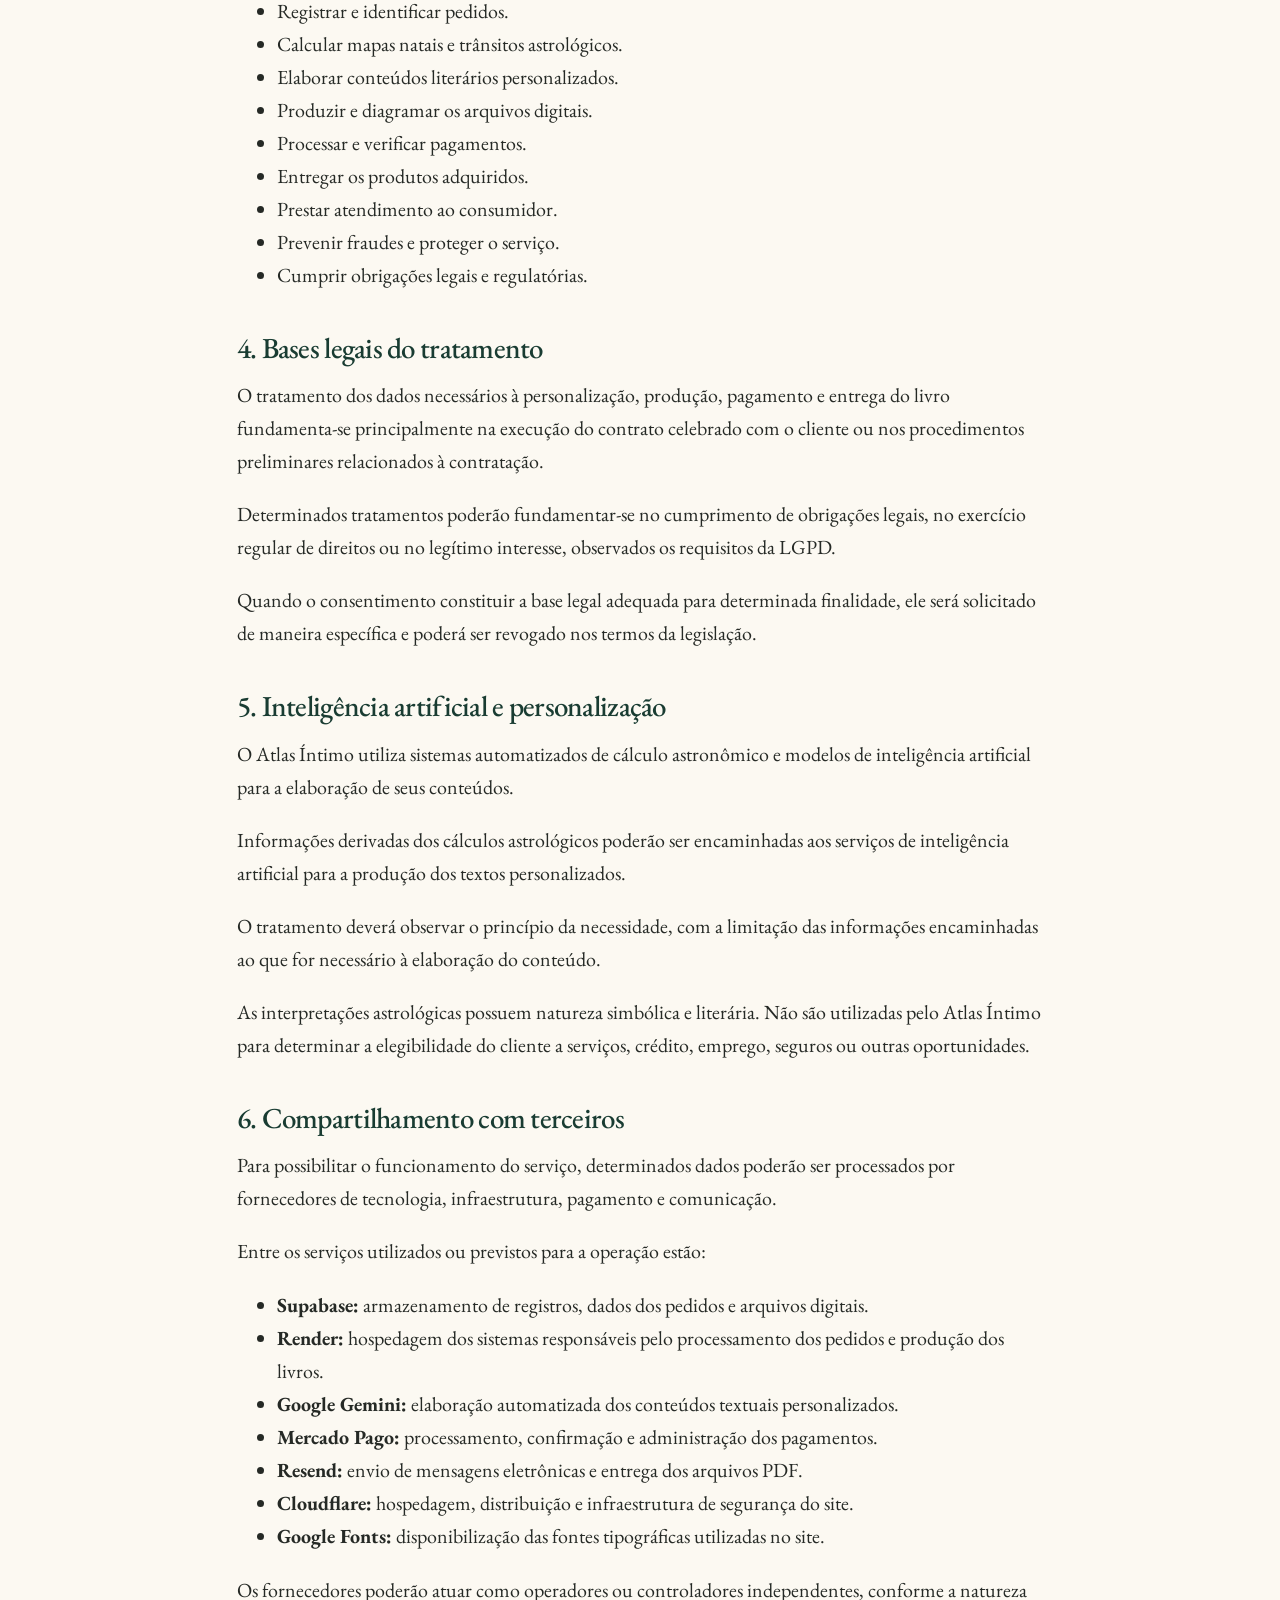
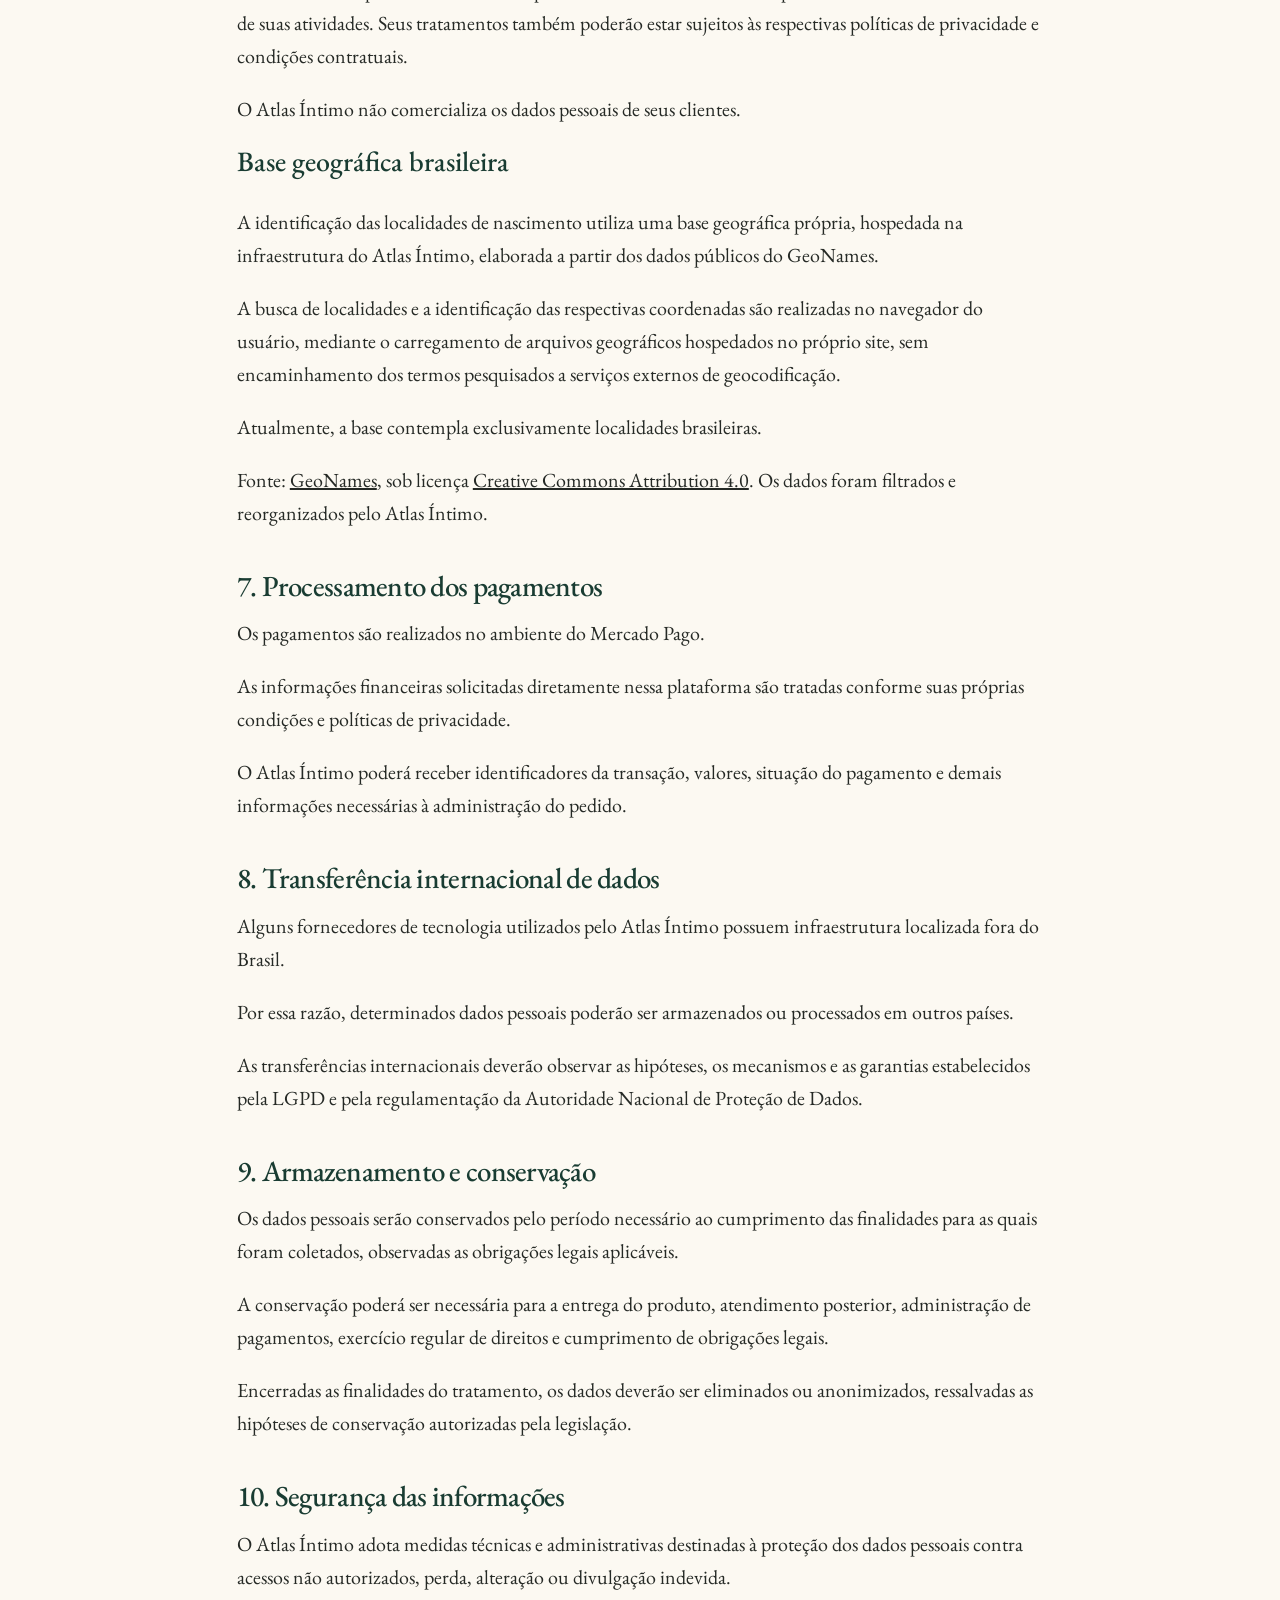
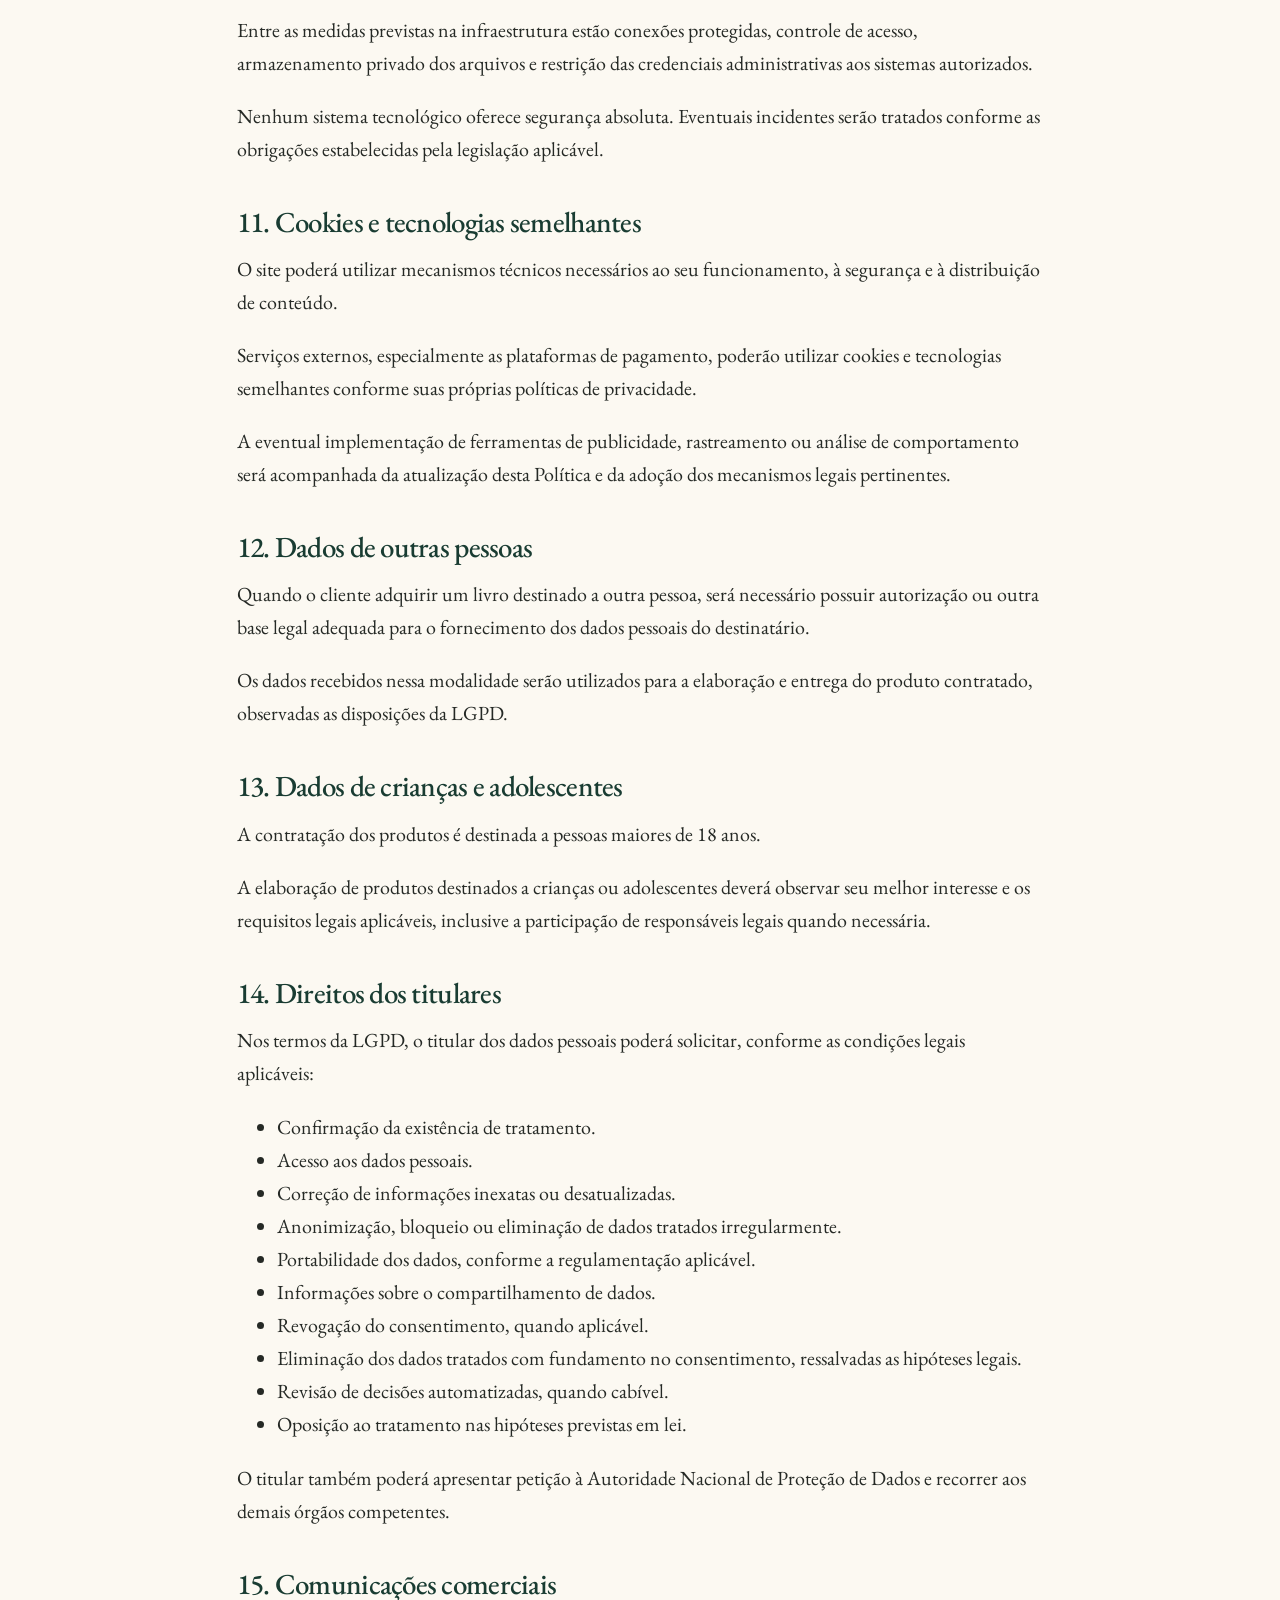
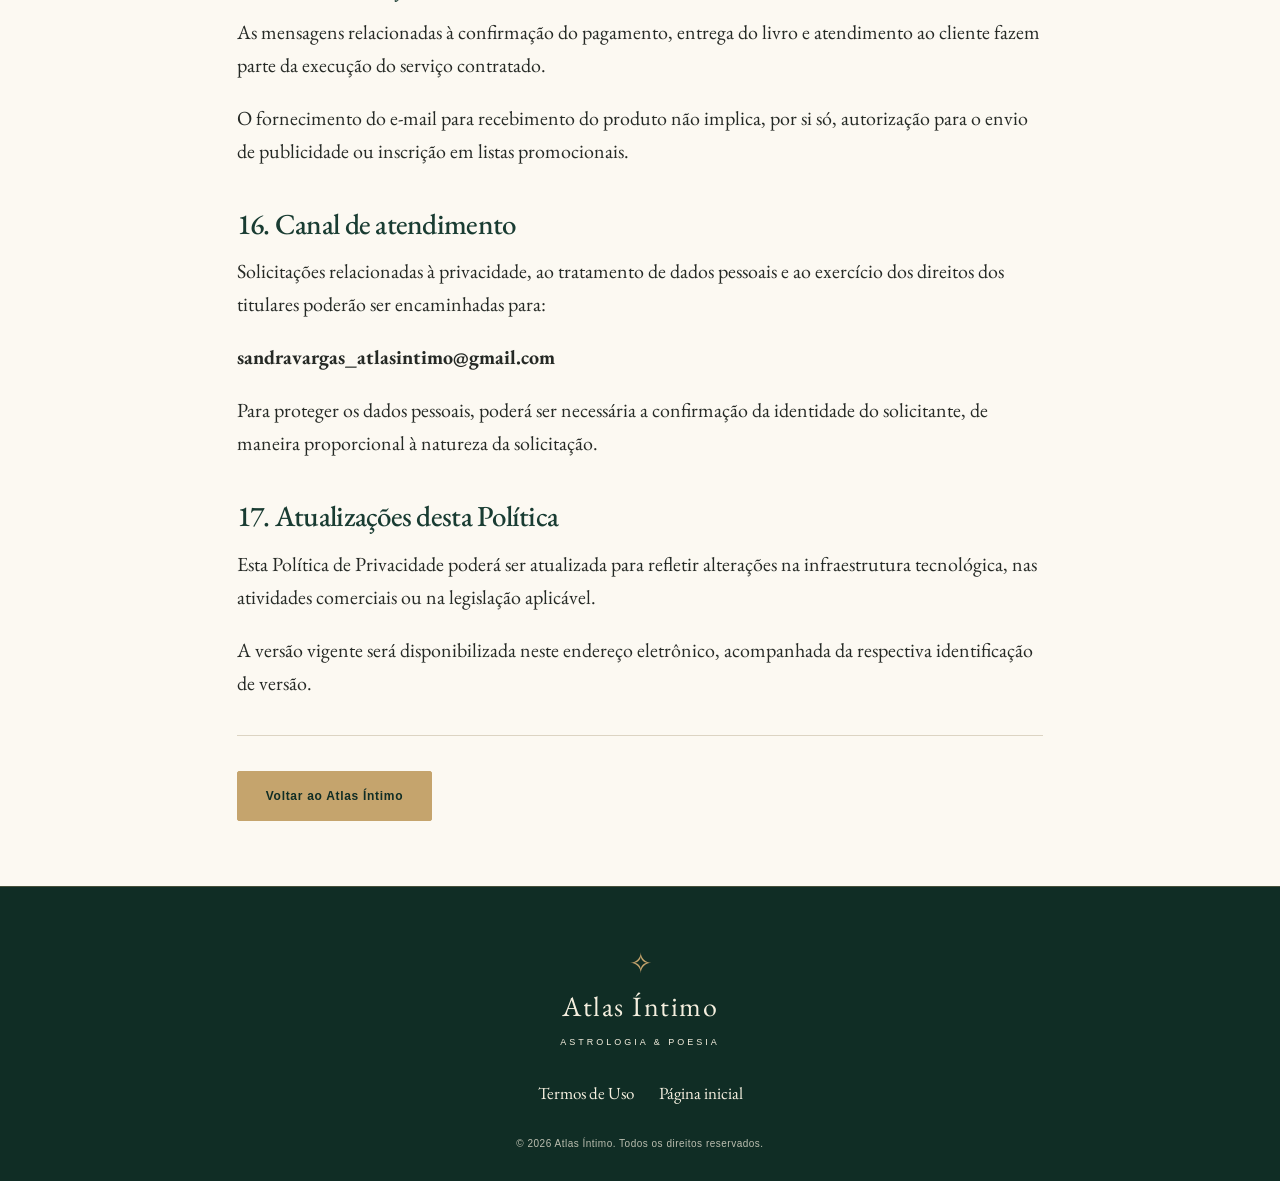
==== commit d9b6dca0: "Update privacidade.html" ====
--- a/privacidade.html
+++ b/privacidade.html
@@ -78,7 +78,7 @@
         <h1>Política de Privacidade</h1>
 
         <p class="legal-date">
-            Versão 1.0 — Novembro de 2026
+            Versão 1.1 — Novembro de 2026
         </p>
 
         <hr class="legal-divider">
@@ -110,8 +110,7 @@
         </p>
 
         <p>
-            Responsável: [PREENCHER NOME COMPLETO]<br>
-            Contato: [PREENCHER E-MAIL COMERCIAL]
+            Contato: sandravargas.atlasintimo@gmail.com
         </p>
 
         <h2>2. Dados pessoais coletados</h2>
@@ -280,11 +279,6 @@
                 infraestrutura de segurança do site.
             </li>
 
-            <li>
-                <strong>Open-Meteo:</strong>
-                identificação de localidades
-                e respectivas coordenadas geográficas.
-            </li>
 
             <li>
                 <strong>Google Fonts:</strong>
@@ -307,6 +301,42 @@
             os dados pessoais de seus clientes.
         </p>
 
+        <h3>Base geográfica brasileira</h3>
+
+<p>
+    A identificação das localidades de nascimento
+    utiliza uma base geográfica própria, hospedada
+    na infraestrutura do Atlas Íntimo, elaborada
+    a partir dos dados públicos do GeoNames.
+</p>
+
+<p>
+    A busca de localidades e a identificação das
+    respectivas coordenadas são realizadas no
+    navegador do usuário, mediante o carregamento
+    de arquivos geográficos hospedados no próprio site,
+    sem encaminhamento dos termos pesquisados
+    a serviços externos de geocodificação.
+</p>
+
+<p>
+    Atualmente, a base contempla exclusivamente
+    localidades brasileiras.
+</p>
+
+<p>
+    Fonte:
+    <a href="https://www.geonames.org/"
+       target="_blank"
+       rel="noopener noreferrer">GeoNames</a>,
+    sob licença
+    <a href="https://creativecommons.org/licenses/by/4.0/"
+       target="_blank"
+       rel="noopener noreferrer">Creative Commons Attribution 4.0</a>.
+    Os dados foram filtrados e reorganizados
+    pelo Atlas Íntimo.
+</p>
+        
         <h2>7. Processamento dos pagamentos</h2>
 
         <p>
@@ -514,7 +544,7 @@
         </p>
 
         <p>
-            <strong>[PREENCHER E-MAIL COMERCIAL]</strong>
+            <strong>sandravargas_atlasintimo@gmail.com</strong>
         </p>
 
         <p>
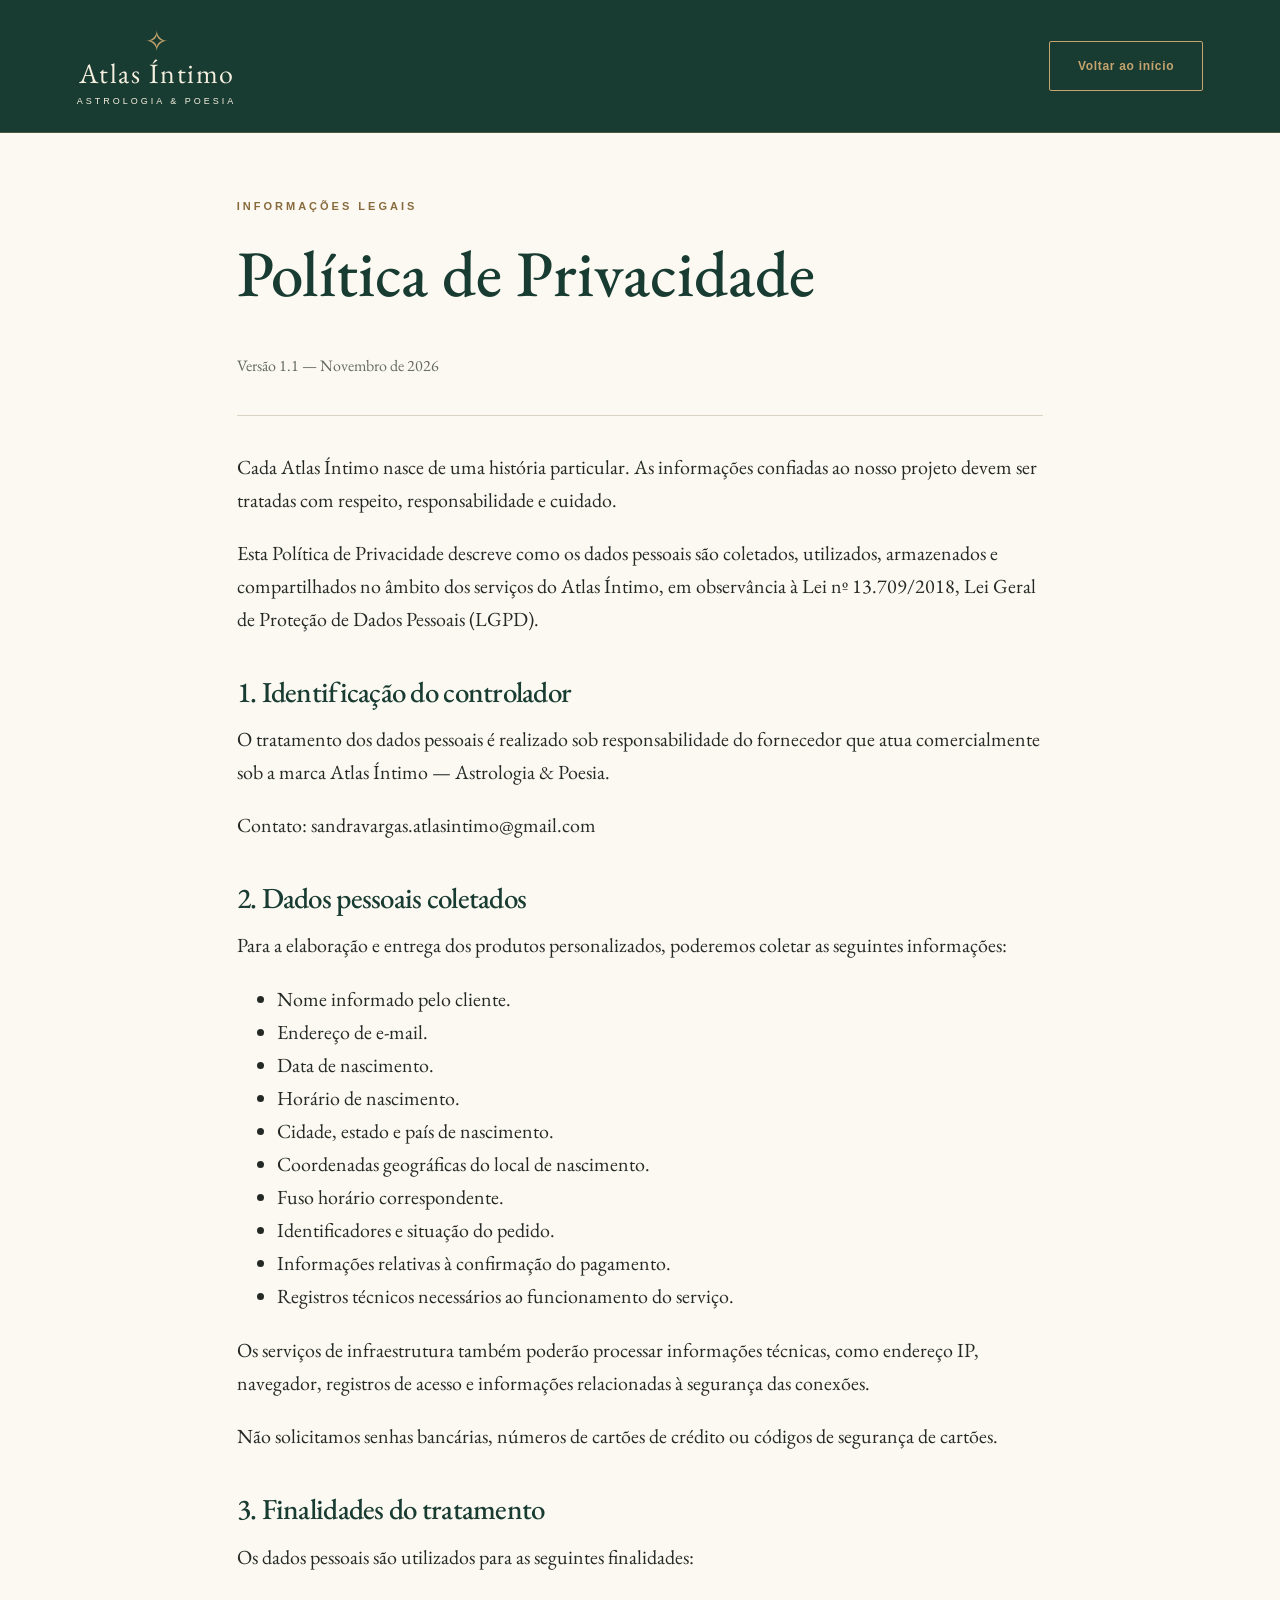
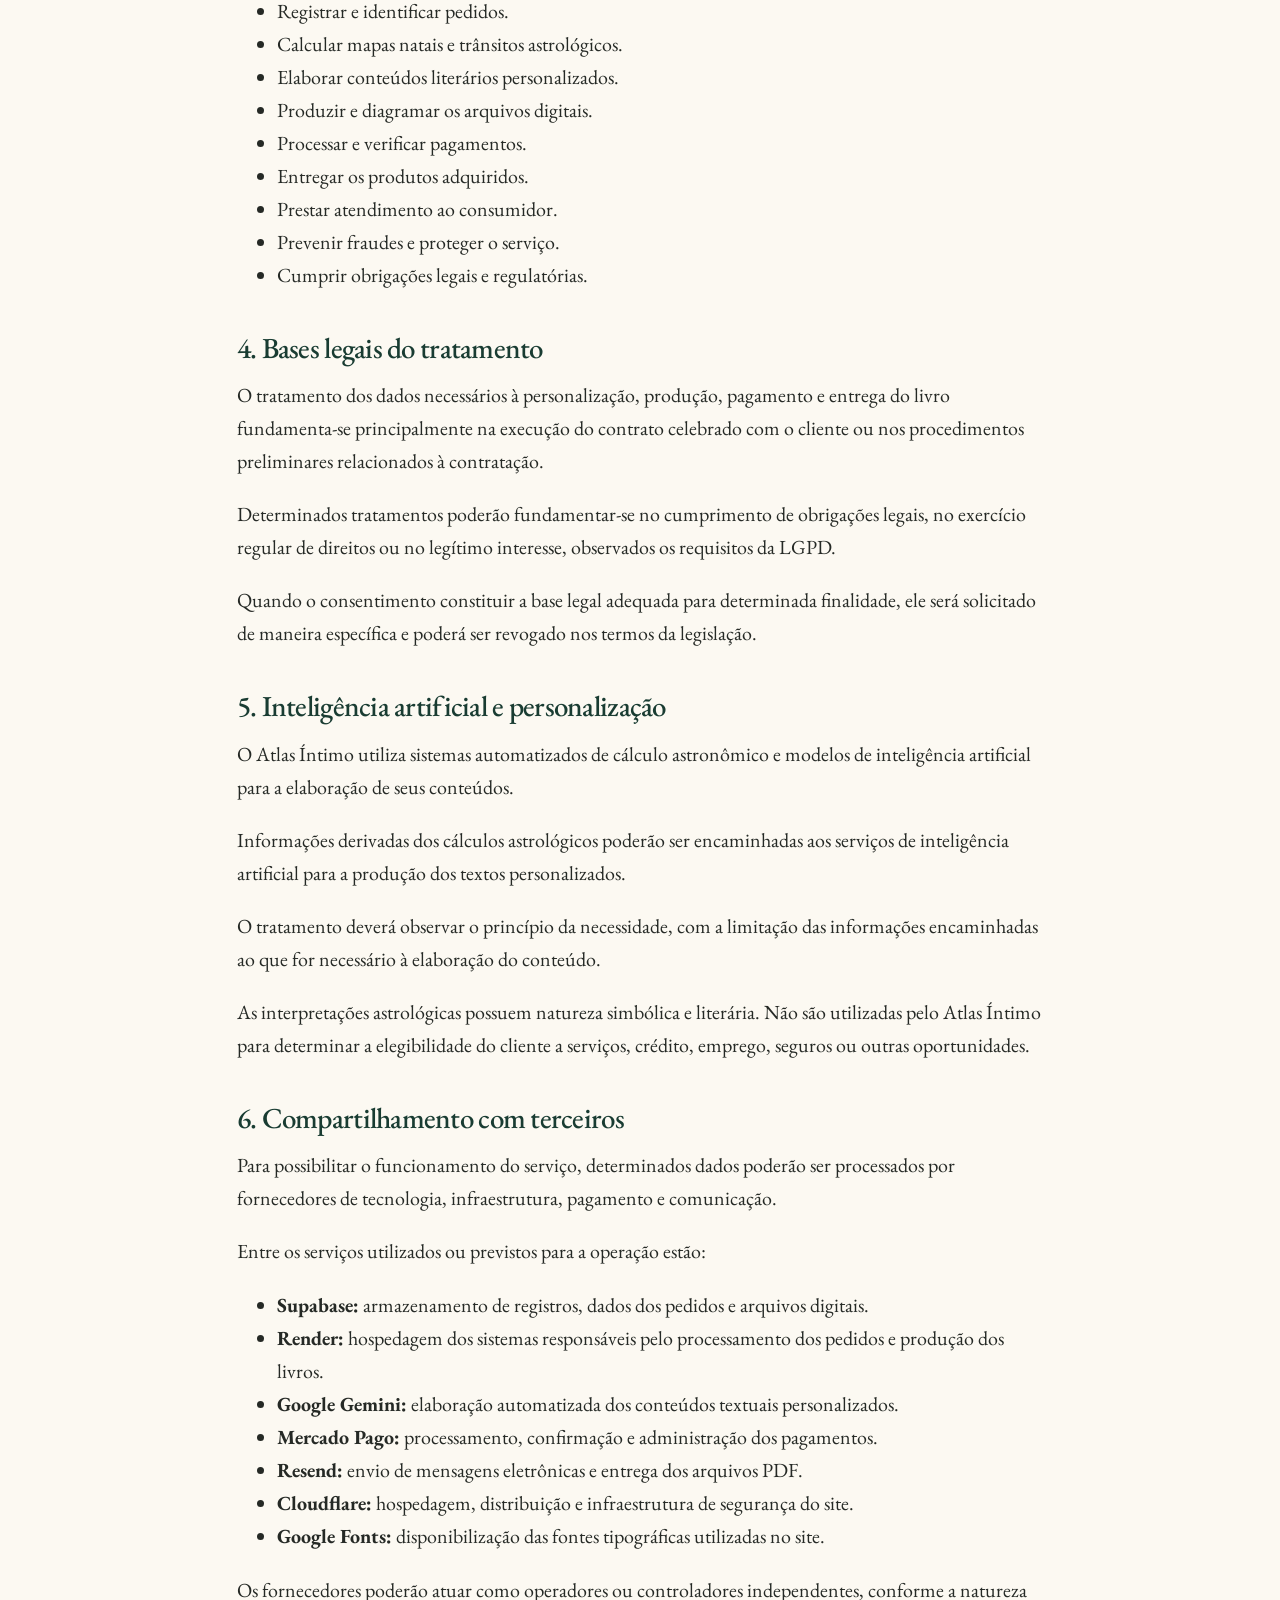
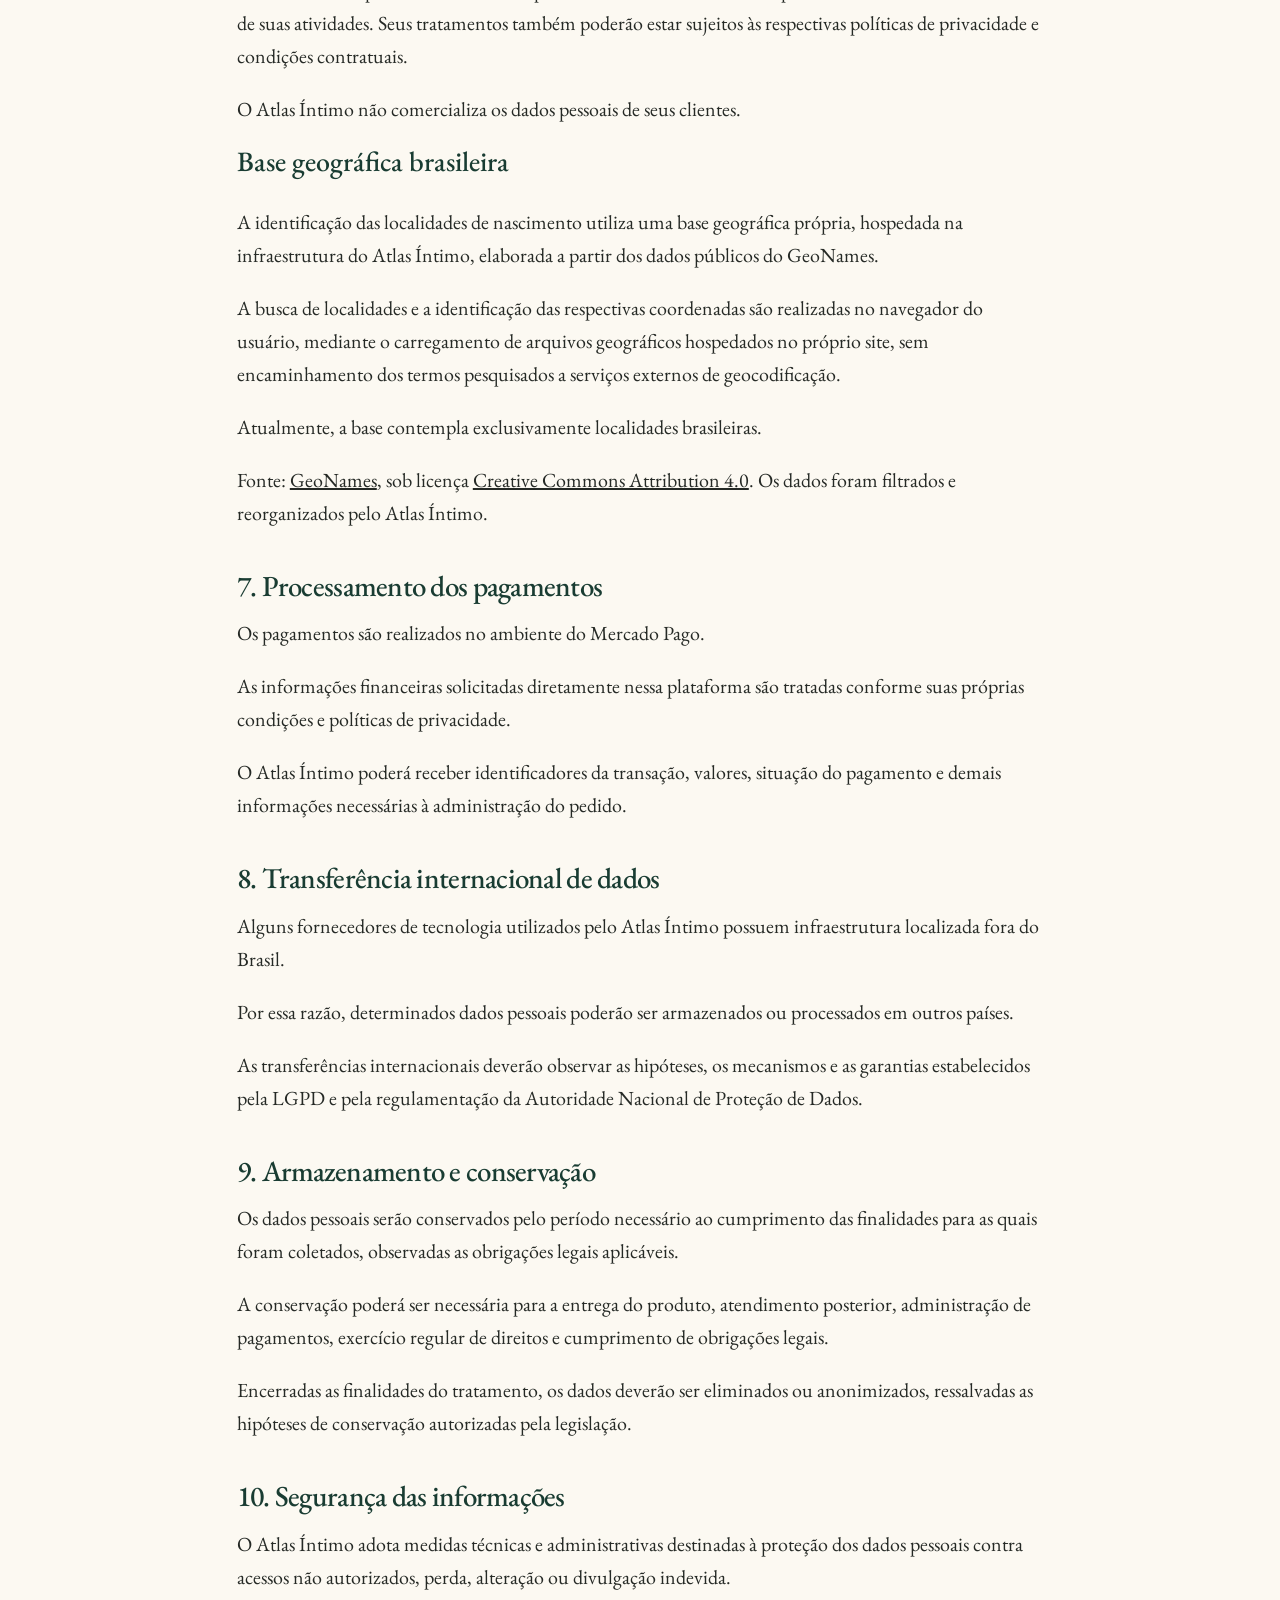
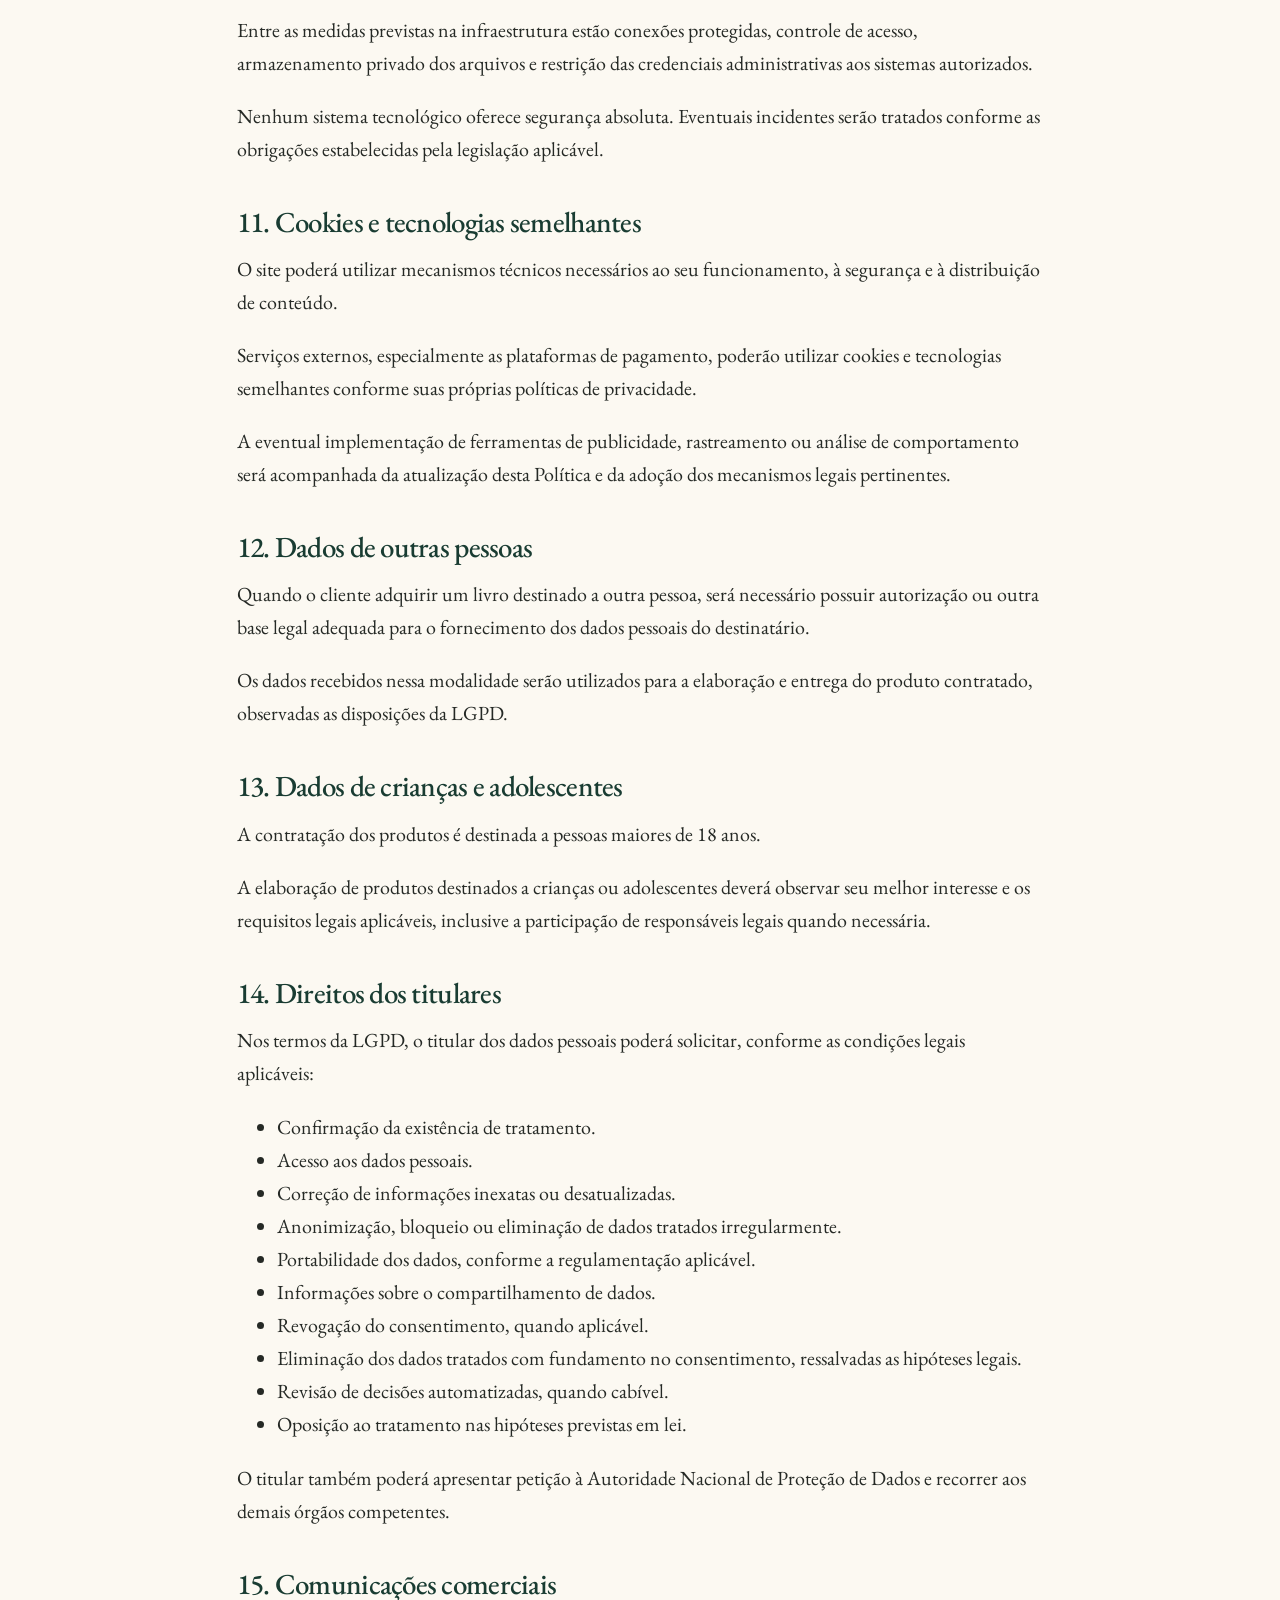
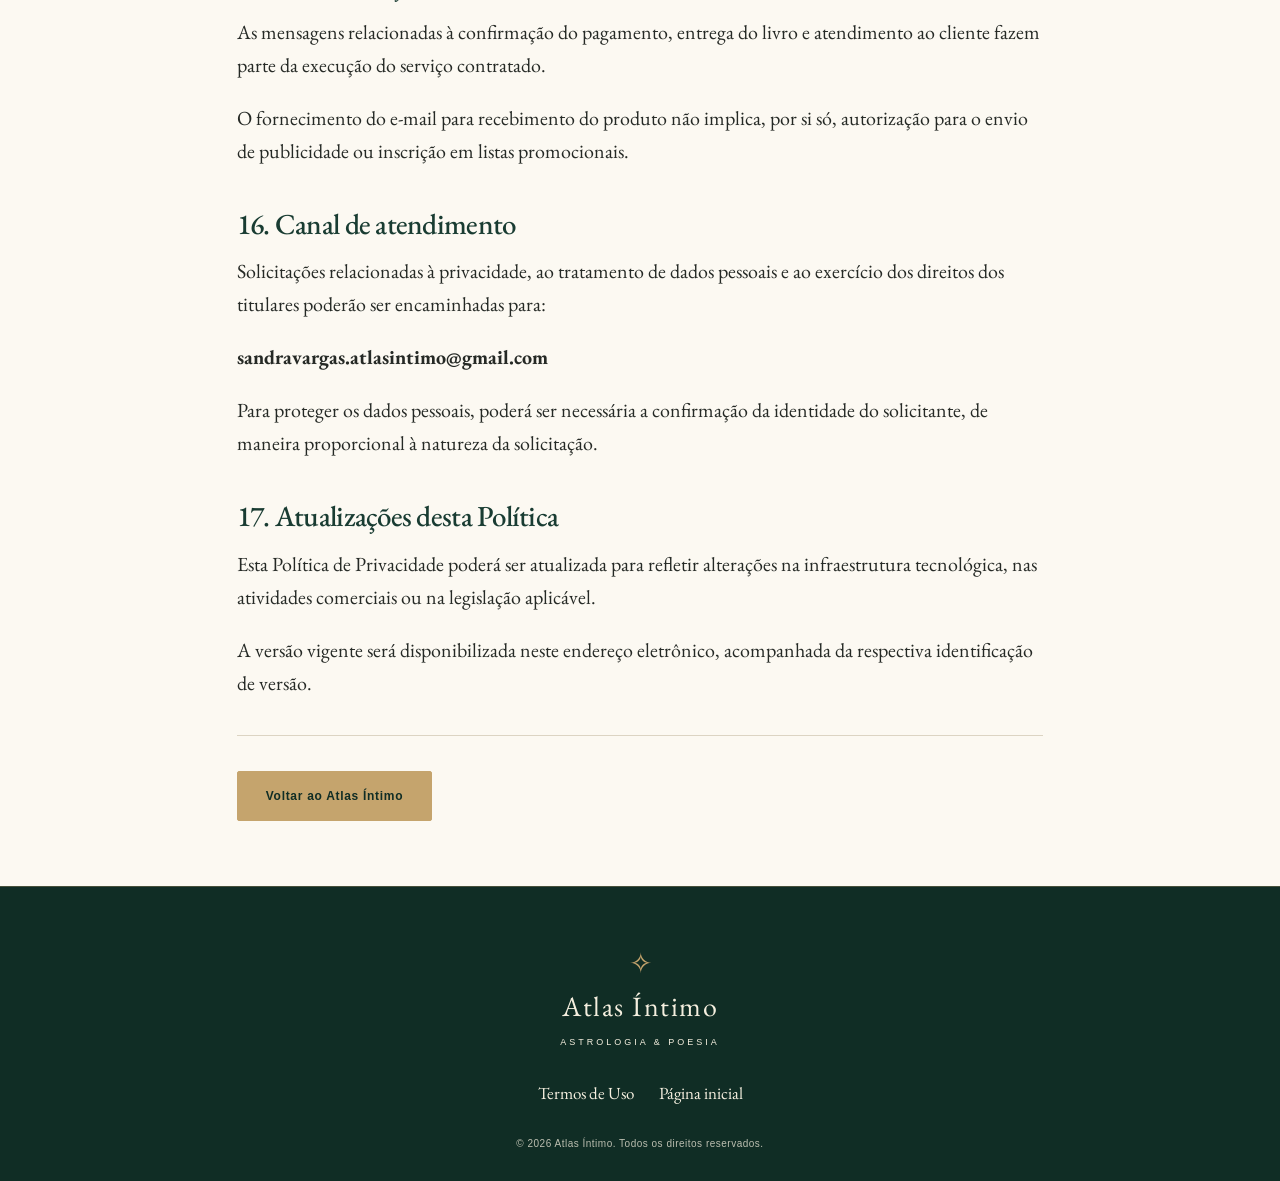
==== commit 7e398454: "Add files via upload" ====
--- a/privacidade.html
+++ b/privacidade.html
@@ -544,7 +544,7 @@
         </p>
 
         <p>
-            <strong>sandravargas_atlasintimo@gmail.com</strong>
+            <strong>sandravargas.atlasintimo@gmail.com</strong>
         </p>
 
         <p>
@@ -605,4 +605,4 @@
     </footer>
 
 </body>
-</html>
+</html>
